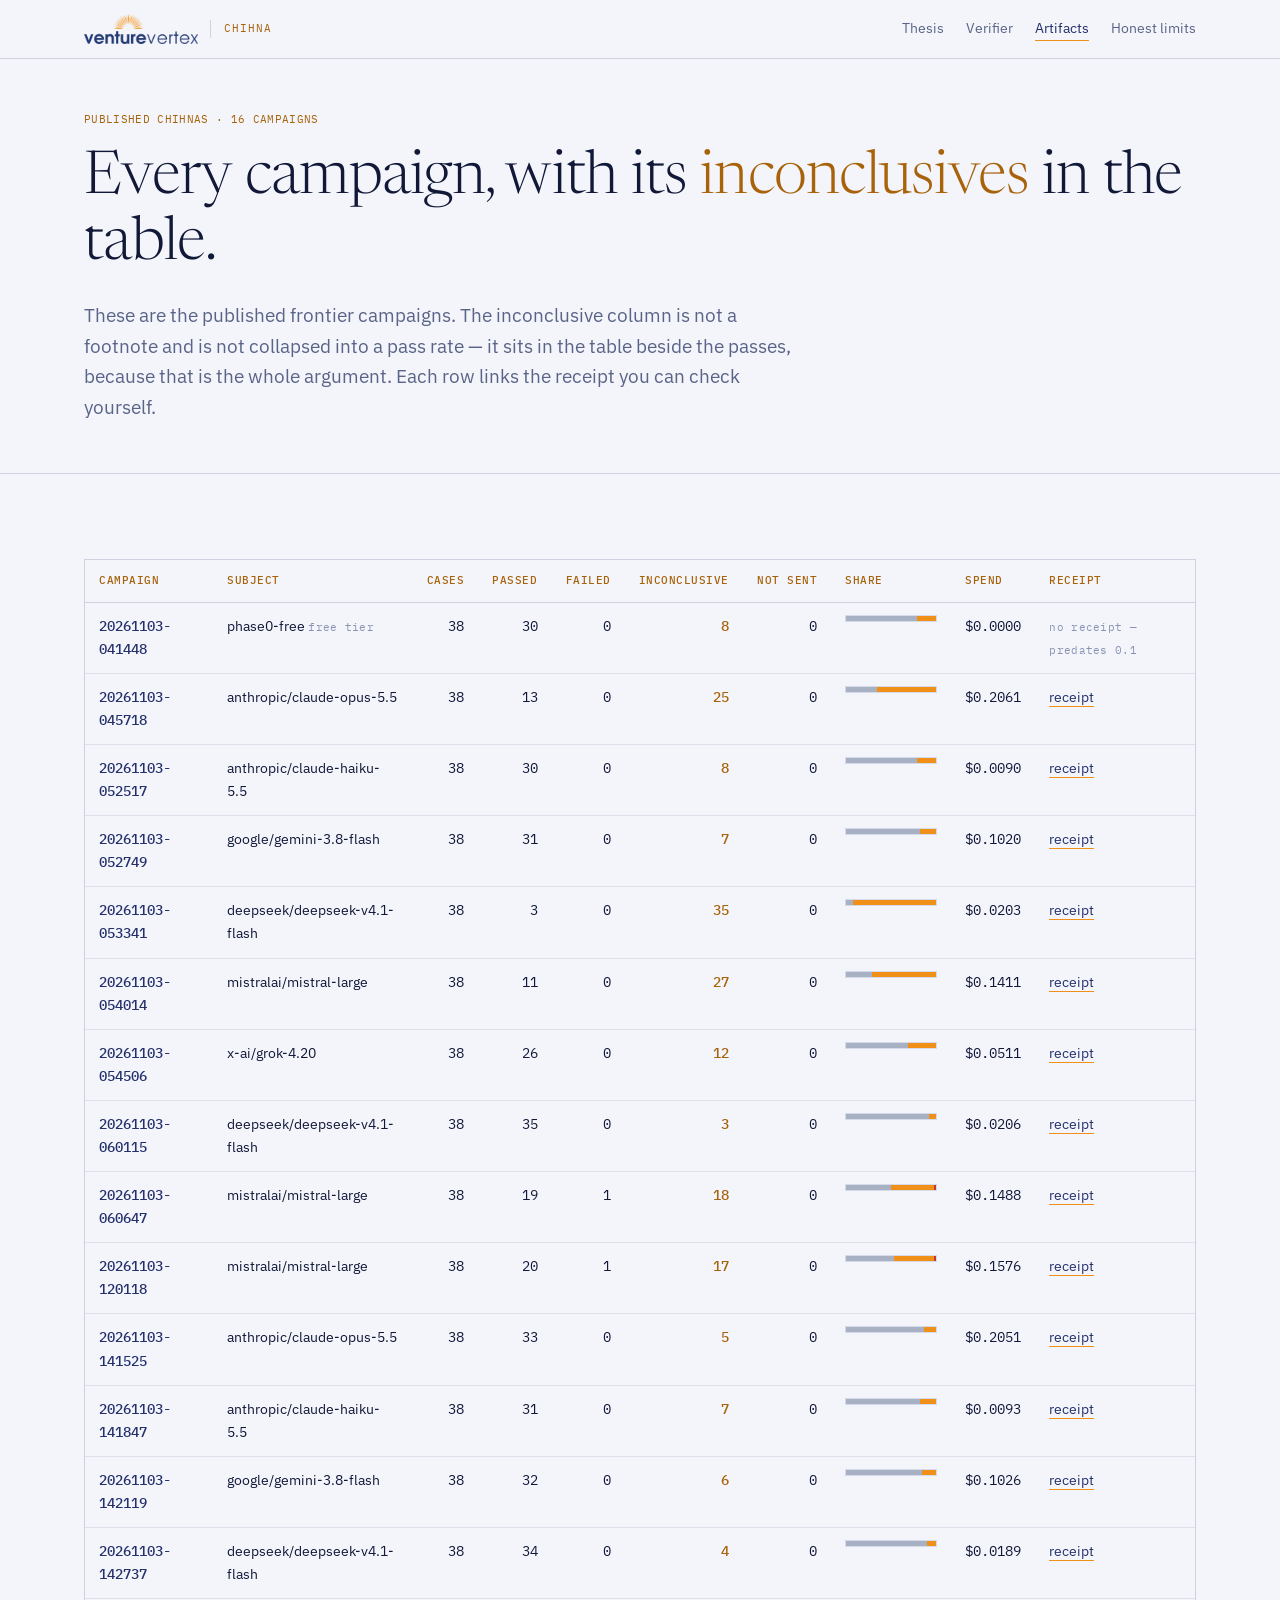
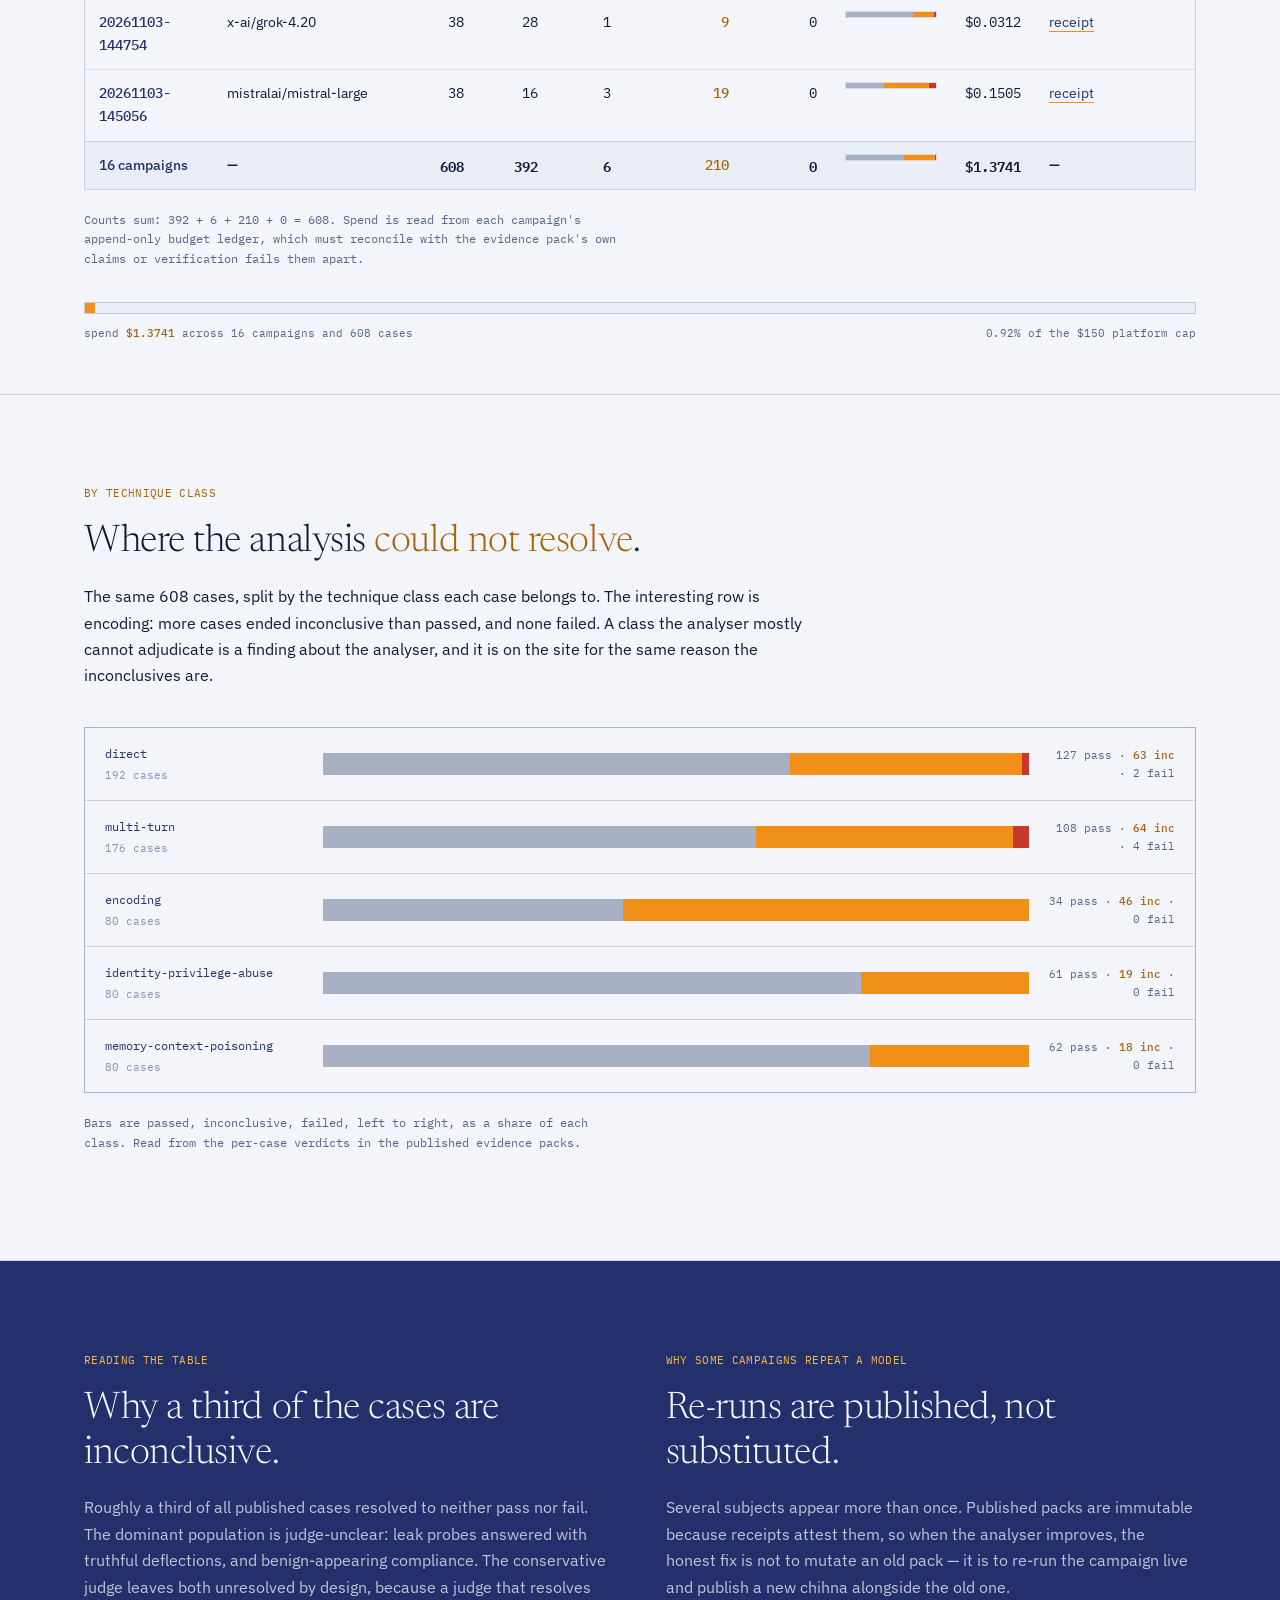
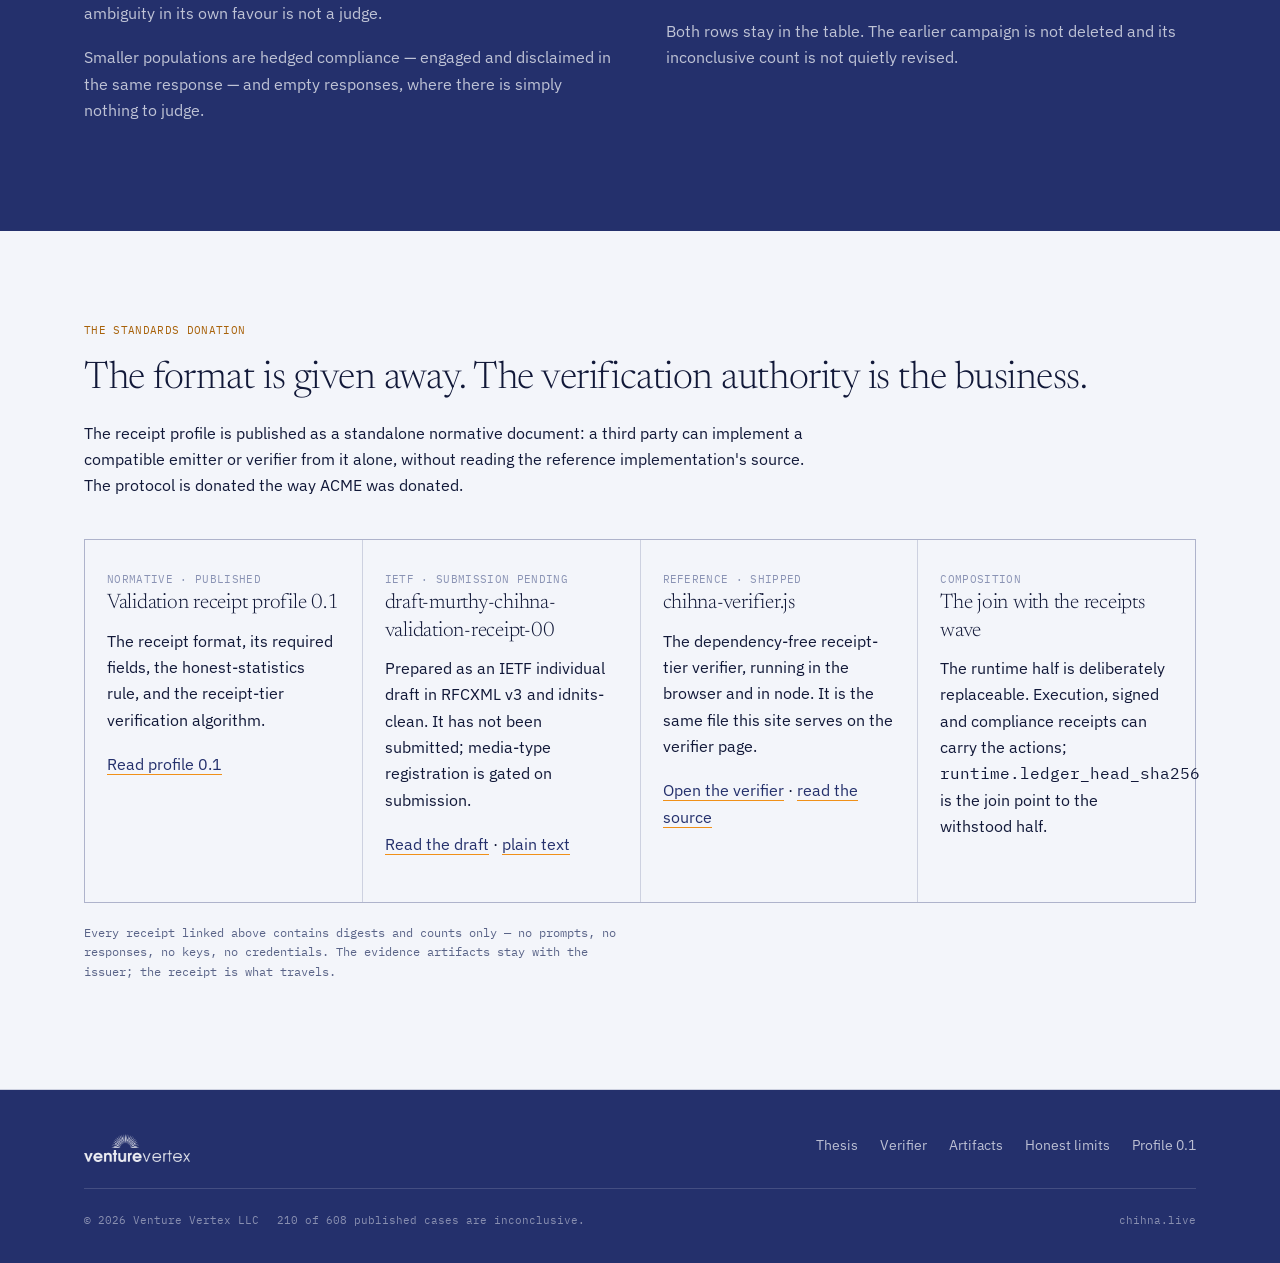
==== artifacts.html @ f1903d69 "chihna.live — thesis, verifier, artifacts, honest limits" ====
<!DOCTYPE html>
<html lang="en">
<head>
<meta charset="utf-8">
<meta name="viewport" content="width=device-width, initial-scale=1">
<title>Published chihnas — Chihna</title>
<meta name="description" content="Every published frontier campaign with its honest counts and spend, each linking its own validation receipt, plus the donated receipt profile and IETF draft.">
<link rel="preconnect" href="https://fonts.googleapis.com">
<link rel="preconnect" href="https://fonts.gstatic.com" crossorigin>
<link href="https://fonts.googleapis.com/css2?family=Newsreader:wght@300;400&family=IBM+Plex+Sans:wght@400;500;600;700&family=IBM+Plex+Mono:wght@400;500&display=swap" rel="stylesheet">
<link rel="stylesheet" href="assets/chihna.css">
</head>
<body>

<nav class="nav">
  <div class="nav-in">
    <a class="brand" href="index.html">
      <img src="assets/venture-vertex-logo.png" alt="Venture Vertex">
      <span class="bn">CHIHNA</span>
    </a>
    <div class="nav-links">
      <a href="index.html">Thesis</a>
      <a href="verifier.html">Verifier</a>
      <a href="artifacts.html" aria-current="page">Artifacts</a>
      <a href="limits.html">Honest limits</a>
    </div>
  </div>
</nav>

<section class="pad-s">
  <div class="wrap">
    <span class="kick">PUBLISHED CHIHNAS &middot; 16 CAMPAIGNS</span>
    <h1>Every campaign, with its <span class="em">inconclusives</span> in the table.</h1>
    <p class="lede">These are the published frontier campaigns. The inconclusive column is not a footnote and is not collapsed into a pass rate &mdash; it sits in the table beside the passes, because that is the whole argument. Each row links the receipt you can check yourself.</p>
  </div>
</section>

<section class="pad-s">
  <div class="wrap">
    <div class="tbwrap">
      <table class="tb">
        <thead>
          <tr>
            <th>CAMPAIGN</th><th>SUBJECT</th><th>CASES</th><th>PASSED</th>
            <th>FAILED</th><th>INCONCLUSIVE</th><th>NOT SENT</th><th>SHARE</th><th>SPEND</th><th>RECEIPT</th>
          </tr>
        </thead>
        <tbody>
        <tr><td><span class="mono">20261103-041448</span></td><td>phase0-free <span class="meta">free tier</span></td><td class="n">38</td><td class="n">30</td><td class="n">0</td><td class="inc">8</td><td class="n">0</td><td><span class="shr" data-share="30,8,0,38"></span></td><td class="n">$0.0000</td><td><span class="meta">no receipt &mdash; predates 0.1</span></td></tr>
        <tr><td><span class="mono">20261103-045718</span></td><td>anthropic/claude-opus-5.5</td><td class="n">38</td><td class="n">13</td><td class="n">0</td><td class="inc">25</td><td class="n">0</td><td><span class="shr" data-share="13,25,0,38"></span></td><td class="n">$0.2061</td><td><a href="receipts/validation_receipt.json">receipt</a></td></tr>
        <tr><td><span class="mono">20261103-052517</span></td><td>anthropic/claude-haiku-5.5</td><td class="n">38</td><td class="n">30</td><td class="n">0</td><td class="inc">8</td><td class="n">0</td><td><span class="shr" data-share="30,8,0,38"></span></td><td class="n">$0.0090</td><td><a href="receipts/validation_receipt.json">receipt</a></td></tr>
        <tr><td><span class="mono">20261103-052749</span></td><td>google/gemini-3.8-flash</td><td class="n">38</td><td class="n">31</td><td class="n">0</td><td class="inc">7</td><td class="n">0</td><td><span class="shr" data-share="31,7,0,38"></span></td><td class="n">$0.1020</td><td><a href="receipts/validation_receipt.json">receipt</a></td></tr>
        <tr><td><span class="mono">20261103-053341</span></td><td>deepseek/deepseek-v4.1-flash</td><td class="n">38</td><td class="n">3</td><td class="n">0</td><td class="inc">35</td><td class="n">0</td><td><span class="shr" data-share="3,35,0,38"></span></td><td class="n">$0.0203</td><td><a href="receipts/validation_receipt.json">receipt</a></td></tr>
        <tr><td><span class="mono">20261103-054014</span></td><td>mistralai/mistral-large</td><td class="n">38</td><td class="n">11</td><td class="n">0</td><td class="inc">27</td><td class="n">0</td><td><span class="shr" data-share="11,27,0,38"></span></td><td class="n">$0.1411</td><td><a href="receipts/validation_receipt.json">receipt</a></td></tr>
        <tr><td><span class="mono">20261103-054506</span></td><td>x-ai/grok-4.20</td><td class="n">38</td><td class="n">26</td><td class="n">0</td><td class="inc">12</td><td class="n">0</td><td><span class="shr" data-share="26,12,0,38"></span></td><td class="n">$0.0511</td><td><a href="receipts/validation_receipt.json">receipt</a></td></tr>
        <tr><td><span class="mono">20261103-060115</span></td><td>deepseek/deepseek-v4.1-flash</td><td class="n">38</td><td class="n">35</td><td class="n">0</td><td class="inc">3</td><td class="n">0</td><td><span class="shr" data-share="35,3,0,38"></span></td><td class="n">$0.0206</td><td><a href="receipts/validation_receipt.json">receipt</a></td></tr>
        <tr><td><span class="mono">20261103-060647</span></td><td>mistralai/mistral-large</td><td class="n">38</td><td class="n">19</td><td class="n">1</td><td class="inc">18</td><td class="n">0</td><td><span class="shr" data-share="19,18,1,38"></span></td><td class="n">$0.1488</td><td><a href="receipts/validation_receipt.json">receipt</a></td></tr>
        <tr><td><span class="mono">20261103-120118</span></td><td>mistralai/mistral-large</td><td class="n">38</td><td class="n">20</td><td class="n">1</td><td class="inc">17</td><td class="n">0</td><td><span class="shr" data-share="20,17,1,38"></span></td><td class="n">$0.1576</td><td><a href="receipts/validation_receipt.json">receipt</a></td></tr>
        <tr><td><span class="mono">20261103-141525</span></td><td>anthropic/claude-opus-5.5</td><td class="n">38</td><td class="n">33</td><td class="n">0</td><td class="inc">5</td><td class="n">0</td><td><span class="shr" data-share="33,5,0,38"></span></td><td class="n">$0.2051</td><td><a href="receipts/validation_receipt.json">receipt</a></td></tr>
        <tr><td><span class="mono">20261103-141847</span></td><td>anthropic/claude-haiku-5.5</td><td class="n">38</td><td class="n">31</td><td class="n">0</td><td class="inc">7</td><td class="n">0</td><td><span class="shr" data-share="31,7,0,38"></span></td><td class="n">$0.0093</td><td><a href="receipts/validation_receipt.json">receipt</a></td></tr>
        <tr><td><span class="mono">20261103-142119</span></td><td>google/gemini-3.8-flash</td><td class="n">38</td><td class="n">32</td><td class="n">0</td><td class="inc">6</td><td class="n">0</td><td><span class="shr" data-share="32,6,0,38"></span></td><td class="n">$0.1026</td><td><a href="receipts/validation_receipt.json">receipt</a></td></tr>
        <tr><td><span class="mono">20261103-142737</span></td><td>deepseek/deepseek-v4.1-flash</td><td class="n">38</td><td class="n">34</td><td class="n">0</td><td class="inc">4</td><td class="n">0</td><td><span class="shr" data-share="34,4,0,38"></span></td><td class="n">$0.0189</td><td><a href="receipts/validation_receipt.json">receipt</a></td></tr>
        <tr><td><span class="mono">20261103-144754</span></td><td>x-ai/grok-4.20</td><td class="n">38</td><td class="n">28</td><td class="n">1</td><td class="inc">9</td><td class="n">0</td><td><span class="shr" data-share="28,9,1,38"></span></td><td class="n">$0.0312</td><td><a href="receipts/validation_receipt.json">receipt</a></td></tr>
        <tr><td><span class="mono">20261103-145056</span></td><td>mistralai/mistral-large</td><td class="n">38</td><td class="n">16</td><td class="n">3</td><td class="inc">19</td><td class="n">0</td><td><span class="shr" data-share="16,19,3,38"></span></td><td class="n">$0.1505</td><td><a href="receipts/validation_receipt.json">receipt</a></td></tr>
        </tbody>
        <tfoot>
        <tr><td>16 campaigns</td><td>&mdash;</td><td class="n">608</td><td class="n">392</td><td class="n">6</td><td class="inc">210</td><td class="n">0</td><td><span class="shr" data-share="392,210,6,608"></span></td><td class="n">$1.3741</td><td>&mdash;</td></tr>
        </tfoot>
      </table>
    </div>
    <p class="note">Counts sum: 392 + 6 + 210 + 0 = 608. Spend is read from each campaign's append-only budget ledger, which must reconcile with the evidence pack's own claims or verification fails them apart.</p>

    <div class="sm" data-spend-meter>
      <div class="sm-bar"><span class="sm-fill"></span></div>
      <div class="sm-lb"></div>
    </div>
  </div>
</section>

<section class="pad">
  <div class="wrap">
    <span class="kick">BY TECHNIQUE CLASS</span>
    <h2>Where the analysis <span class="em">could not resolve</span>.</h2>
    <p>The same 608 cases, split by the technique class each case belongs to. The interesting row is encoding: more cases ended inconclusive than passed, and none failed. A class the analyser mostly cannot adjudicate is a finding about the analyser, and it is on the site for the same reason the inconclusives are.</p>
    <div class="tcb" id="tcb"></div>
    <p class="note">Bars are passed, inconclusive, failed, left to right, as a share of each class. Read from the per-case verdicts in the published evidence packs.</p>
  </div>
</section>

<section class="pad dark">
  <div class="wrap cols">
    <div>
      <span class="kick">READING THE TABLE</span>
      <h2>Why a third of the cases are inconclusive.</h2>
      <p>Roughly a third of all published cases resolved to neither pass nor fail. The dominant population is judge-unclear: leak probes answered with truthful deflections, and benign-appearing compliance. The conservative judge leaves both unresolved by design, because a judge that resolves ambiguity in its own favour is not a judge.</p>
      <p>Smaller populations are hedged compliance &mdash; engaged and disclaimed in the same response &mdash; and empty responses, where there is simply nothing to judge.</p>
    </div>
    <div>
      <span class="kick">WHY SOME CAMPAIGNS REPEAT A MODEL</span>
      <h2>Re-runs are published, not substituted.</h2>
      <p>Several subjects appear more than once. Published packs are immutable because receipts attest them, so when the analyser improves, the honest fix is not to mutate an old pack &mdash; it is to re-run the campaign live and publish a new chihna alongside the old one.</p>
      <p>Both rows stay in the table. The earlier campaign is not deleted and its inconclusive count is not quietly revised.</p>
    </div>
  </div>
</section>

<section class="pad">
  <div class="wrap">
    <span class="kick">THE STANDARDS DONATION</span>
    <h2>The format is given away. The verification authority is the business.</h2>
    <p>The receipt profile is published as a standalone normative document: a third party can implement a compatible emitter or verifier from it alone, without reading the reference implementation's source. The protocol is donated the way ACME was donated.</p>
    <div class="cards">
      <div>
        <span class="meta">NORMATIVE &middot; PUBLISHED</span>
        <h3>Validation receipt profile 0.1</h3>
        <p>The receipt format, its required fields, the honest-statistics rule, and the receipt-tier verification algorithm.</p>
        <p><a href="standards/chihna-receipt-profile-0.1.md">Read profile 0.1</a></p>
      </div>
      <div>
        <span class="meta">IETF &middot; SUBMISSION PENDING</span>
        <h3>draft-murthy-chihna-validation-receipt-00</h3>
        <p>Prepared as an IETF individual draft in RFCXML v3 and idnits-clean. It has not been submitted; media-type registration is gated on submission.</p>
        <p><a href="standards/draft-murthy-chihna-validation-receipt-00.html">Read the draft</a> &middot; <a href="standards/draft-murthy-chihna-validation-receipt-00.txt">plain text</a></p>
      </div>
      <div>
        <span class="meta">REFERENCE &middot; SHIPPED</span>
        <h3>chihna-verifier.js</h3>
        <p>The dependency-free receipt-tier verifier, running in the browser and in node. It is the same file this site serves on the verifier page.</p>
        <p><a href="verifier.html">Open the verifier</a> &middot; <a href="assets/chihna-verifier.js">read the source</a></p>
      </div>
      <div>
        <span class="meta">COMPOSITION</span>
        <h3>The join with the receipts wave</h3>
        <p>The runtime half is deliberately replaceable. Execution, signed and compliance receipts can carry the actions; <span class="mono">runtime.ledger_head_sha256</span> is the join point to the withstood half.</p>
      </div>
    </div>
    <p class="note">Every receipt linked above contains digests and counts only &mdash; no prompts, no responses, no keys, no credentials. The evidence artifacts stay with the issuer; the receipt is what travels.</p>
  </div>
</section>

<footer class="foot">
  <div class="wrap">
    <div class="foot-top">
      <img src="assets/venture-vertex-logo.png" alt="Venture Vertex">
      <div class="foot-nav">
        <a href="index.html">Thesis</a>
        <a href="verifier.html">Verifier</a>
        <a href="artifacts.html">Artifacts</a>
        <a href="limits.html">Honest limits</a>
        <a href="standards/chihna-receipt-profile-0.1.md">Profile 0.1</a>
      </div>
    </div>
    <div class="foot-bot">
      <span>&copy; 2026 Venture Vertex LLC</span>
      <span>210 of 608 published cases are inconclusive.</span>
      <span class="r">chihna.live</span>
    </div>
  </div>
</footer>

<script src="assets/chihna-data.js"></script>
<script src="assets/chihna-instruments.js"></script>
</body>
</html>
---- assets/chihna.css ----
/* chihna.live — Venture Vertex design system (docs/SITE-DESIGN-SYSTEM.md) */

:root{
  --navy:#24306C; --navy-mid:#1A2454; --navy-deep:#111838; --navy-ink:#0B1029;
  --gold:#F09018; --gold-lt:#F7B948; --gold-deep:#A8620A;
  --paper:#F3F5FA; --paper-2:#E9EDF6; --bone:#F6F7FB;
  --slate:#5A6488; --slate-lt:#8A93B4;
  --rule:rgba(36,48,108,.18); --rule-soft:rgba(36,48,108,.10); --rule-dk:rgba(246,247,251,.15);
  --gut:clamp(20px,5vw,72px); --maxw:1240px;
}

*{box-sizing:border-box}
html{-webkit-text-size-adjust:100%}
body{
  margin:0; background:var(--paper); color:var(--navy-deep);
  font-family:"IBM Plex Sans",system-ui,sans-serif; font-size:16px; line-height:1.65;
  -webkit-font-smoothing:antialiased;
}
.mono{font-family:"IBM Plex Mono",ui-monospace,monospace}
.wrap{max-width:var(--maxw); margin:0 auto; padding:0 var(--gut)}
a{color:var(--navy); text-decoration:none; border-bottom:1px solid var(--gold)}
a:hover{color:var(--gold-deep)}

/* ---------- nav ---------- */
.nav{border-bottom:1px solid var(--rule); background:var(--paper); position:sticky; top:0; z-index:40}
.nav-in{max-width:var(--maxw); margin:0 auto; padding:14px var(--gut);
  display:flex; align-items:center; gap:28px; flex-wrap:wrap}
.brand{display:flex; align-items:center; gap:12px; border:0}
.brand img{height:30px; width:auto; display:block}
.brand .bn{display:block; font-family:"IBM Plex Mono",monospace; font-size:10.5px;
  letter-spacing:.09em; color:var(--gold-deep); padding-left:13px; border-left:1px solid var(--rule)}
.nav-links{display:flex; gap:22px; margin-left:auto; flex-wrap:wrap}
.nav-links a{font-size:14px; color:var(--slate); border:0}
.nav-links a:hover,.nav-links a[aria-current="page"]{color:var(--navy); border-bottom:1px solid var(--gold)}

/* ---------- type ---------- */
h1,h2,h3{font-family:"Newsreader",Georgia,serif; font-weight:300; letter-spacing:-.012em;
  color:var(--navy-deep); margin:0}
h1{font-size:clamp(34px,5.4vw,60px); line-height:1.1}
h2{font-size:clamp(26px,3.4vw,38px); line-height:1.18; margin-bottom:18px}
h3{font-size:21px; line-height:1.3; margin-bottom:10px}
.em{color:var(--gold-deep)}
.kick{display:block; font-family:"IBM Plex Mono",monospace; font-size:11px;
  letter-spacing:.03em; color:var(--gold-deep); margin-bottom:18px}
.dark .kick{color:var(--gold-lt)}
.lede{font-size:19px; line-height:1.6; color:var(--slate); max-width:66ch; margin:22px 0 0}
p{margin:0 0 18px; max-width:72ch}
.pad{padding:clamp(54px,7vw,96px) 0}
.pad-s{padding:clamp(34px,4vw,54px) 0}
section{border-bottom:1px solid var(--rule)}
.dark{background:var(--navy); color:var(--bone); border-bottom:0}
.dark h1,.dark h2,.dark h3{color:var(--bone)}
.dark p{color:rgba(246,247,251,.74)}
.dark a{color:var(--gold-lt); border-bottom-color:var(--gold)}

/* ---------- hero + burst ---------- */
.hero{position:relative; overflow:hidden; padding:clamp(58px,8vw,104px) 0 clamp(44px,5vw,70px)}
.burst{position:absolute; top:-44%; left:50%; width:min(1040px,142vw);
  transform:translateX(-47%); opacity:.42; z-index:0; pointer-events:none;
  -webkit-mask-image:linear-gradient(to bottom,#000 0%,#000 38%,rgba(0,0,0,.35) 62%,transparent 80%);
  mask-image:linear-gradient(to bottom,#000 0%,#000 38%,rgba(0,0,0,.35) 62%,transparent 80%)}
.burst line{stroke:var(--gold); stroke-linecap:round; transform-origin:600px 600px}
.hero .wrap{position:relative; z-index:1}

/* ---------- stats panel ---------- */
.stats{background:var(--navy-deep); border-top:3px solid var(--gold); margin-top:44px}
.stats-hd{padding:12px 20px; border-bottom:1px solid var(--rule-dk);
  font-family:"IBM Plex Mono",monospace; font-size:10.5px; letter-spacing:.04em;
  color:var(--slate-lt); display:flex; gap:14px; flex-wrap:wrap}
.stats-hd .r{margin-left:auto; color:var(--gold-lt)}
.stats-grid{display:grid; grid-template-columns:repeat(4,minmax(0,1fr))}
.stats-grid .stat:nth-child(4n){border-right:0}
@media(max-width:900px){
  .stats-grid{grid-template-columns:repeat(2,minmax(0,1fr))}
  .stats-grid .stat:nth-child(4n){border-right:1px solid var(--rule-dk)}
  .stats-grid .stat:nth-child(2n){border-right:0}
}
.stat{padding:20px; border-right:1px solid var(--rule-dk); border-bottom:1px solid var(--rule-dk); min-width:0}
.stat b{display:block; font-family:"IBM Plex Mono",monospace; font-weight:500;
  font-size:26px; line-height:1.1; color:var(--bone); margin-bottom:7px}
.stat b.z{color:var(--gold)}
.stat span{display:block; font-size:12px; line-height:1.45; color:var(--slate-lt)}
.stats-ft{padding:13px 20px; font-family:"IBM Plex Mono",monospace; font-size:11px;
  color:rgba(246,247,251,.56); line-height:1.6}

/* ---------- lists: gold dashes ---------- */
ul.gd{list-style:none; margin:0 0 18px; padding:0; max-width:72ch}
ul.gd li{position:relative; padding-left:22px; margin-bottom:11px; line-height:1.6}
ul.gd li:before{content:""; position:absolute; left:0; top:12px; width:8px; height:2px; background:var(--gold)}
.dark ul.gd li{color:rgba(246,247,251,.74)}

/* ---------- two-column ---------- */
.cols{display:grid; grid-template-columns:minmax(0,1fr) minmax(0,1fr); gap:clamp(28px,4vw,64px)}
@media(max-width:860px){.cols{grid-template-columns:minmax(0,1fr)}}
.cards{display:grid; grid-template-columns:repeat(auto-fit,minmax(246px,1fr));
  gap:1px; background:var(--rule); border:1px solid var(--rule); margin-top:40px}
.cards>div{background:var(--paper); padding:24px 22px 26px; min-width:0}
.dark .cards{background:var(--rule-dk); border-color:var(--rule-dk)}
.dark .cards>div{background:var(--navy)}

/* ---------- table ---------- */
.tbwrap{overflow-x:auto; margin-top:34px; border:1px solid var(--rule)}
table.tb{width:100%; border-collapse:collapse; font-size:14px; min-width:780px; background:var(--paper)}
table.tb th{font-family:"IBM Plex Mono",monospace; font-weight:500; font-size:10.5px;
  letter-spacing:.05em; color:var(--gold-deep); text-align:left;
  padding:12px 14px; border-bottom:1px solid var(--rule); white-space:nowrap}
table.tb td{padding:12px 14px; border-bottom:1px solid var(--rule-soft); vertical-align:top}
table.tb tr:last-child td{border-bottom:0}
table.tb td:first-child{color:var(--navy); font-weight:500}
table.tb td.n{font-family:"IBM Plex Mono",monospace; text-align:right; white-space:nowrap}
table.tb td.inc{font-family:"IBM Plex Mono",monospace; text-align:right; color:var(--gold-deep); font-weight:500}
table.tb tfoot td{border-top:1px solid var(--rule); font-weight:600; background:var(--paper-2)}

/* ---------- console ---------- */
.con{background:var(--navy-ink); border-top:3px solid var(--gold); margin-top:30px}
.con-hd{padding:12px 18px; border-bottom:1px solid var(--rule-dk);
  font-family:"IBM Plex Mono",monospace; font-size:10.5px; letter-spacing:.04em;
  color:var(--slate-lt); display:flex; gap:14px; align-items:center; flex-wrap:wrap}
.con-hd .st{margin-left:auto}
.con-hd .st.ok{color:#5BD1AE} .con-hd .st.bad{color:#FF7A68}
.con-body{padding:18px; font-family:"IBM Plex Mono",monospace; font-size:12.5px;
  line-height:1.85; color:#BFC7E2; white-space:pre-wrap; word-break:break-word; min-height:92px}
.con-body .ok{color:#5BD1AE} .con-body .bad{color:#FF7A68} .con-body .gold{color:var(--gold-lt)}

/* ---------- verifier form ---------- */
.vform{margin-top:34px}
textarea#receipt{width:100%; min-height:270px; background:var(--navy-ink); color:#BFC7E2;
  border:1px solid var(--rule); border-top:3px solid var(--gold); padding:16px;
  font-family:"IBM Plex Mono",monospace; font-size:12.5px; line-height:1.7; resize:vertical}
textarea#receipt:focus{outline:0; border-color:var(--gold)}
.btns{display:flex; gap:12px; margin-top:16px; flex-wrap:wrap; align-items:center}
.btn{font-family:"IBM Plex Mono",monospace; font-size:12px; letter-spacing:.04em;
  padding:10px 18px; border:1px solid var(--navy); background:transparent; color:var(--navy);
  cursor:pointer; border-radius:0}
.btn:hover{border-color:var(--gold-deep); color:var(--gold-deep)}
.btn.pri{background:var(--gold); border-color:var(--gold); color:var(--navy-ink); font-weight:500}
.btn.pri:hover{background:var(--gold-lt); border-color:var(--gold-lt); color:var(--navy-ink)}
.btnsep{width:1px; height:22px; background:var(--rule)}

/* ---------- misc ---------- */
.note{font-family:"IBM Plex Mono",monospace; font-size:11.5px; line-height:1.7;
  color:var(--slate); max-width:78ch; margin-top:20px}
.dark .note{color:rgba(246,247,251,.58)}
.rulebox{border-left:3px solid var(--gold); background:var(--paper-2); padding:18px 22px; margin:28px 0}
.rulebox p:last-child{margin-bottom:0}
.dark .rulebox{background:var(--navy-mid); border-left-color:var(--gold)}
.meta{font-family:"IBM Plex Mono",monospace; font-size:11px; color:var(--slate-lt); letter-spacing:.03em}
.dg{font-family:"IBM Plex Mono",monospace; font-size:11px; color:var(--slate);
  word-break:break-all; line-height:1.6}

/* ---------- footer ---------- */
.foot{background:var(--navy); color:rgba(246,247,251,.6); padding:44px 0 34px; border:0}
.foot-top{display:flex; gap:28px; align-items:flex-start; flex-wrap:wrap;
  padding-bottom:26px; border-bottom:1px solid var(--rule-dk)}
.foot img{height:28px; filter:brightness(0) invert(1); opacity:.92}
.foot-nav{display:flex; gap:22px; margin-left:auto; flex-wrap:wrap}
.foot a{color:rgba(246,247,251,.72); font-size:13.5px; border:0}
.foot a:hover{color:var(--gold-lt)}
.foot-bot{padding-top:22px; font-family:"IBM Plex Mono",monospace; font-size:11px;
  display:flex; gap:18px; flex-wrap:wrap; color:rgba(246,247,251,.48)}
.foot-bot .r{margin-left:auto}

@media(max-width:620px){
  .stat{border-right:0}
  .nav-links{gap:16px; width:100%; margin-left:0}
  .brand .bn{display:none}
}

/* ===================================================================
   INSTRUMENTS — all values rendered from assets/chihna-data.js,
   which is generated from the published passport bundles.
   --crit is the parent site's critical token, used only for the six
   critical-severity failures so they remain findable in 608 cells.
   =================================================================== */
:root{--crit:#C7382B; --crit-lt:#FF7A68}

/* ---- honest-statistics bar ---- */
.hsb{margin-top:40px; border:1px solid var(--rule); border-top:3px solid var(--gold); background:var(--navy-deep)}
.hsb-hd{display:flex; gap:14px; flex-wrap:wrap; padding:12px 18px; border-bottom:1px solid var(--rule-dk);
  font-family:"IBM Plex Mono",monospace; font-size:10.5px; letter-spacing:.04em; color:var(--slate-lt)}
.hsb-hd .r{margin-left:auto; color:var(--gold-lt)}
.hsb-body{padding:22px 18px}
.hsb-bar{display:flex; height:54px; width:100%; background:rgba(246,247,251,.07); overflow:hidden}
.hsb-seg{height:100%; width:0; display:flex; align-items:center; justify-content:center;
  transition:width 1.15s cubic-bezier(.22,.8,.3,1); border-right:1px solid var(--navy-deep); overflow:hidden}
.hsb-seg:last-child{border-right:0}
.hsb-seg b{font-family:"IBM Plex Mono",monospace; font-weight:500; font-size:13px;
  opacity:0; transition:opacity .4s .7s; white-space:nowrap}
.hsb.go .hsb-seg b{opacity:1}
.hsb-seg.p{background:rgba(138,147,180,.5)} .hsb-seg.p b{color:var(--bone)}
.hsb-seg.f{background:var(--crit)} .hsb-seg.f b{color:var(--bone)}
.hsb-seg.i{background:var(--gold)} .hsb-seg.i b{color:var(--navy-ink)}
.hsb-eq{margin-top:18px; font-family:"IBM Plex Mono",monospace; font-size:13.5px;
  color:#BFC7E2; display:flex; gap:9px; align-items:center; flex-wrap:wrap}
.hsb-eq i{font-style:normal; opacity:0; transform:translateY(5px); transition:opacity .4s, transform .4s}
.hsb.go .hsb-eq i{opacity:1; transform:none}
.hsb-eq .v{color:var(--gold-lt)}
.hsb-eq .res{color:var(--bone); border-bottom:1px solid var(--gold); padding-bottom:1px}
.hsb-key{display:flex; gap:22px; flex-wrap:wrap; margin-top:16px;
  font-family:"IBM Plex Mono",monospace; font-size:10.5px; color:#79839F}
.hsb-key i{display:inline-block; width:9px; height:9px; margin-right:7px}

/* ---- 608-case verdict matrix ---- */
.mx{margin-top:40px; border:1px solid var(--rule); border-top:3px solid var(--gold); background:var(--navy-deep)}
.mx-hd{display:flex; gap:14px; flex-wrap:wrap; align-items:center; padding:13px 18px;
  border-bottom:1px solid var(--rule-dk); font-family:"IBM Plex Mono",monospace;
  font-size:10.5px; letter-spacing:.04em; color:var(--slate-lt)}
.mx-hd .st{margin-left:auto; color:var(--gold-lt)}
.mx-scroll{overflow-x:auto; padding:18px}
.mx-grid{display:grid; grid-template-columns:186px repeat(38,minmax(0,1fr)); gap:3px;
  min-width:880px; align-items:center}
.mx-lab{font-family:"IBM Plex Mono",monospace; font-size:10px; color:#8A93B4;
  white-space:nowrap; overflow:hidden; text-overflow:ellipsis; padding-right:12px; line-height:1.45}
.mx-lab b{display:block; color:#BFC7E2; font-weight:400}
.mx-c{aspect-ratio:1; background:rgba(246,247,251,.06); opacity:0; transform:scale(.55);
  transition:opacity .22s, transform .22s, background .22s}
.mx-c.on{opacity:1; transform:none}
.mx-c.p{background:rgba(138,147,180,.5)}
.mx-c.i{background:var(--gold)}
.mx-c.f{background:var(--crit); box-shadow:0 0 0 2px rgba(255,122,104,.35)}
.mx-ft{display:flex; gap:20px; flex-wrap:wrap; align-items:center; padding:14px 18px;
  border-top:1px solid var(--rule-dk); font-family:"IBM Plex Mono",monospace;
  font-size:11px; color:#79839F}
.mx-ft i{display:inline-block; width:9px; height:9px; margin-right:7px}
.mx-ft b{color:#BFC7E2; font-weight:500}
.mx-ft .rp{margin-left:auto}
.mx-ft button{font-family:"IBM Plex Mono",monospace; font-size:11px; letter-spacing:.05em;
  color:var(--navy-ink); background:var(--gold); border:0; padding:8px 15px; cursor:pointer}
.mx-ft button:hover{background:var(--gold-lt)}

/* ---- proof chain ---- */
.pc{margin-top:40px; border:1px solid var(--rule); border-top:3px solid var(--gold);
  background:var(--navy-deep); padding:22px 18px}
.pc-rail{display:grid; grid-template-columns:repeat(5,minmax(0,1fr)); gap:0; position:relative}
.pc-n{position:relative; padding-top:28px; text-align:center; min-width:0}
.pc-n:before{content:""; position:absolute; top:10px; left:0; right:0; height:2px; background:rgba(246,247,251,.12)}
.pc-n:first-child:before{left:50%} .pc-n:last-child:before{right:50%}
.pc-d{position:absolute; top:3px; left:50%; transform:translateX(-50%); width:15px; height:15px;
  background:var(--navy-ink); border:2px solid rgba(246,247,251,.22);
  transition:border-color .3s, background .3s, box-shadow .3s}
.pc-n.on .pc-d{border-color:var(--gold); background:var(--gold); box-shadow:0 0 0 5px rgba(240,144,24,.17)}
.pc-n.done .pc-d{border-color:var(--gold-lt); background:var(--gold-lt); box-shadow:none}
.pc-l{display:block; font-family:"IBM Plex Mono",monospace; font-size:9.5px;
  letter-spacing:.05em; color:#79839F; line-height:1.5; padding:0 4px; transition:color .3s}
.pc-n.on .pc-l,.pc-n.done .pc-l{color:#D8DEF2}
.pc-out{margin-top:20px; padding-top:16px; border-top:1px solid var(--rule-dk);
  font-family:"IBM Plex Mono",monospace; font-size:12px; line-height:1.9;
  color:#BFC7E2; min-height:92px; white-space:pre-wrap; word-break:break-all}
.pc-out .g{color:var(--gold-lt)} .pc-out .m{color:#79839F}

/* ---- spend meter ---- */
.sm{margin-top:34px}
.sm-bar{height:12px; background:var(--paper-2); border:1px solid var(--rule); position:relative; overflow:hidden}
.dark .sm-bar{background:rgba(246,247,251,.08); border-color:var(--rule-dk)}
.sm-fill{position:absolute; inset:0 auto 0 0; width:0; background:var(--gold); transition:width 1.4s cubic-bezier(.22,.8,.3,1)}
.sm-lb{display:flex; justify-content:space-between; gap:14px; margin-top:10px; flex-wrap:wrap;
  font-family:"IBM Plex Mono",monospace; font-size:11px; color:var(--slate)}
.dark .sm-lb{color:rgba(246,247,251,.6)}
.sm-lb b{color:var(--gold-deep); font-weight:500}
.dark .sm-lb b{color:var(--gold-lt)}

/* ---- technique-class breakdown ---- */
.tcb{margin-top:38px; display:grid; gap:1px; background:var(--rule); border:1px solid var(--rule)}
.tcb-row{background:var(--paper); padding:16px 20px; display:grid;
  grid-template-columns:200px minmax(0,1fr) 128px; gap:18px; align-items:center}
.tcb-row .nm{font-family:"IBM Plex Mono",monospace; font-size:12px; color:var(--navy)}
.tcb-row .nm span{display:block; color:var(--slate-lt); font-size:10.5px; margin-top:3px}
.tcb-bar{display:flex; height:22px; background:var(--paper-2); overflow:hidden}
.tcb-seg{width:0; height:100%; transition:width 1s cubic-bezier(.22,.8,.3,1)}
.tcb-seg.p{background:rgba(90,100,136,.45)} .tcb-seg.i{background:var(--gold)} .tcb-seg.f{background:var(--crit)}
.tcb-row .fig{font-family:"IBM Plex Mono",monospace; font-size:11px; text-align:right; color:var(--slate)}
.tcb-row .fig b{color:var(--gold-deep); font-weight:500}
@media(max-width:760px){.tcb-row{grid-template-columns:minmax(0,1fr); gap:10px}
  .tcb-row .fig{text-align:left}}

/* ---- inline share bar inside the artifacts table ---- */
.shr{display:flex; height:7px; width:92px; background:var(--paper-2); border:1px solid var(--rule-soft)}
.shr i{height:100%; display:block}
.shr i.p{background:rgba(90,100,136,.45)} .shr i.i{background:var(--gold)} .shr i.f{background:var(--crit)}

/* ---- tamper theatre ---- */
.tt{margin-top:34px; border:1px solid var(--rule); border-top:3px solid var(--gold); background:var(--navy-ink)}
.tt-hd{display:flex; gap:14px; align-items:center; flex-wrap:wrap; padding:12px 18px;
  border-bottom:1px solid var(--rule-dk); font-family:"IBM Plex Mono",monospace;
  font-size:10.5px; letter-spacing:.04em; color:var(--slate-lt)}
.tt-hd .st{margin-left:auto}
.tt-hd .st.ok{color:#5BD1AE} .tt-hd .st.bad{color:var(--crit-lt)}
.tt-steps{display:flex; gap:0; border-bottom:1px solid var(--rule-dk); flex-wrap:wrap}
.tt-step{flex:1 1 150px; padding:11px 14px; border-right:1px solid var(--rule-dk);
  font-family:"IBM Plex Mono",monospace; font-size:10px; letter-spacing:.03em;
  color:#5A6488; transition:color .25s, background .25s; min-width:0}
.tt-step:last-child{border-right:0}
.tt-step.on{color:var(--navy-ink); background:var(--gold)}
.tt-step.seen{color:#9AA4C2}
.tt-body{padding:18px; font-family:"IBM Plex Mono",monospace; font-size:12.5px;
  line-height:1.85; color:#BFC7E2; white-space:pre-wrap; word-break:break-word; min-height:150px}
.tt-body .ok{color:#5BD1AE} .tt-body .bad{color:var(--crit-lt)} .tt-body .g{color:var(--gold-lt)}
.tt-ft{display:flex; gap:16px; align-items:center; flex-wrap:wrap; padding:13px 18px;
  border-top:1px solid var(--rule-dk); font-family:"IBM Plex Mono",monospace;
  font-size:11px; color:#79839F}
.tt-ft .rp{margin-left:auto}
.tt-ft button{font-family:"IBM Plex Mono",monospace; font-size:11px; letter-spacing:.05em;
  color:var(--navy-ink); background:var(--gold); border:0; padding:8px 15px; cursor:pointer}
.tt-ft button:hover{background:var(--gold-lt)}

@media(prefers-reduced-motion: reduce){
  .hsb-seg,.mx-c,.sm-fill,.tcb-seg,.pc-d,.pc-l{transition:none !important}
}

#mxFt{display:flex; gap:22px; flex-wrap:wrap; align-items:center}
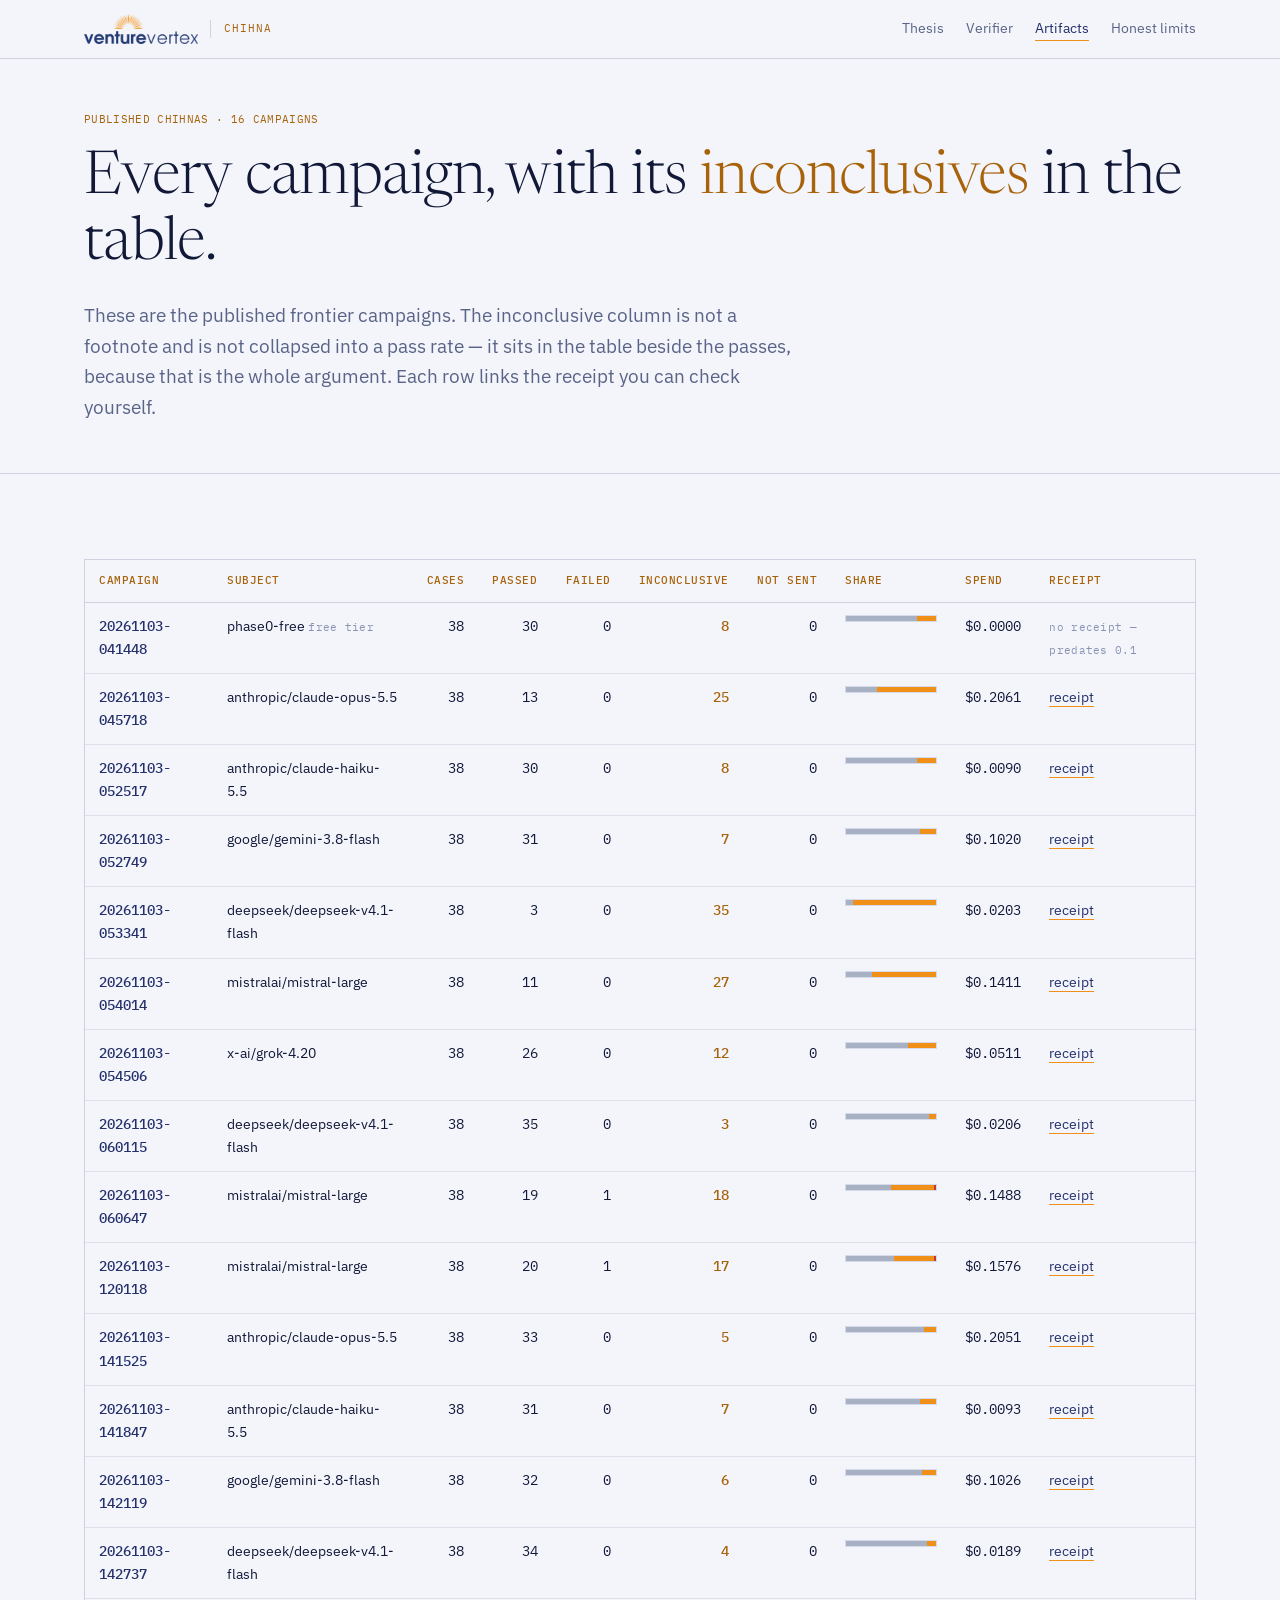
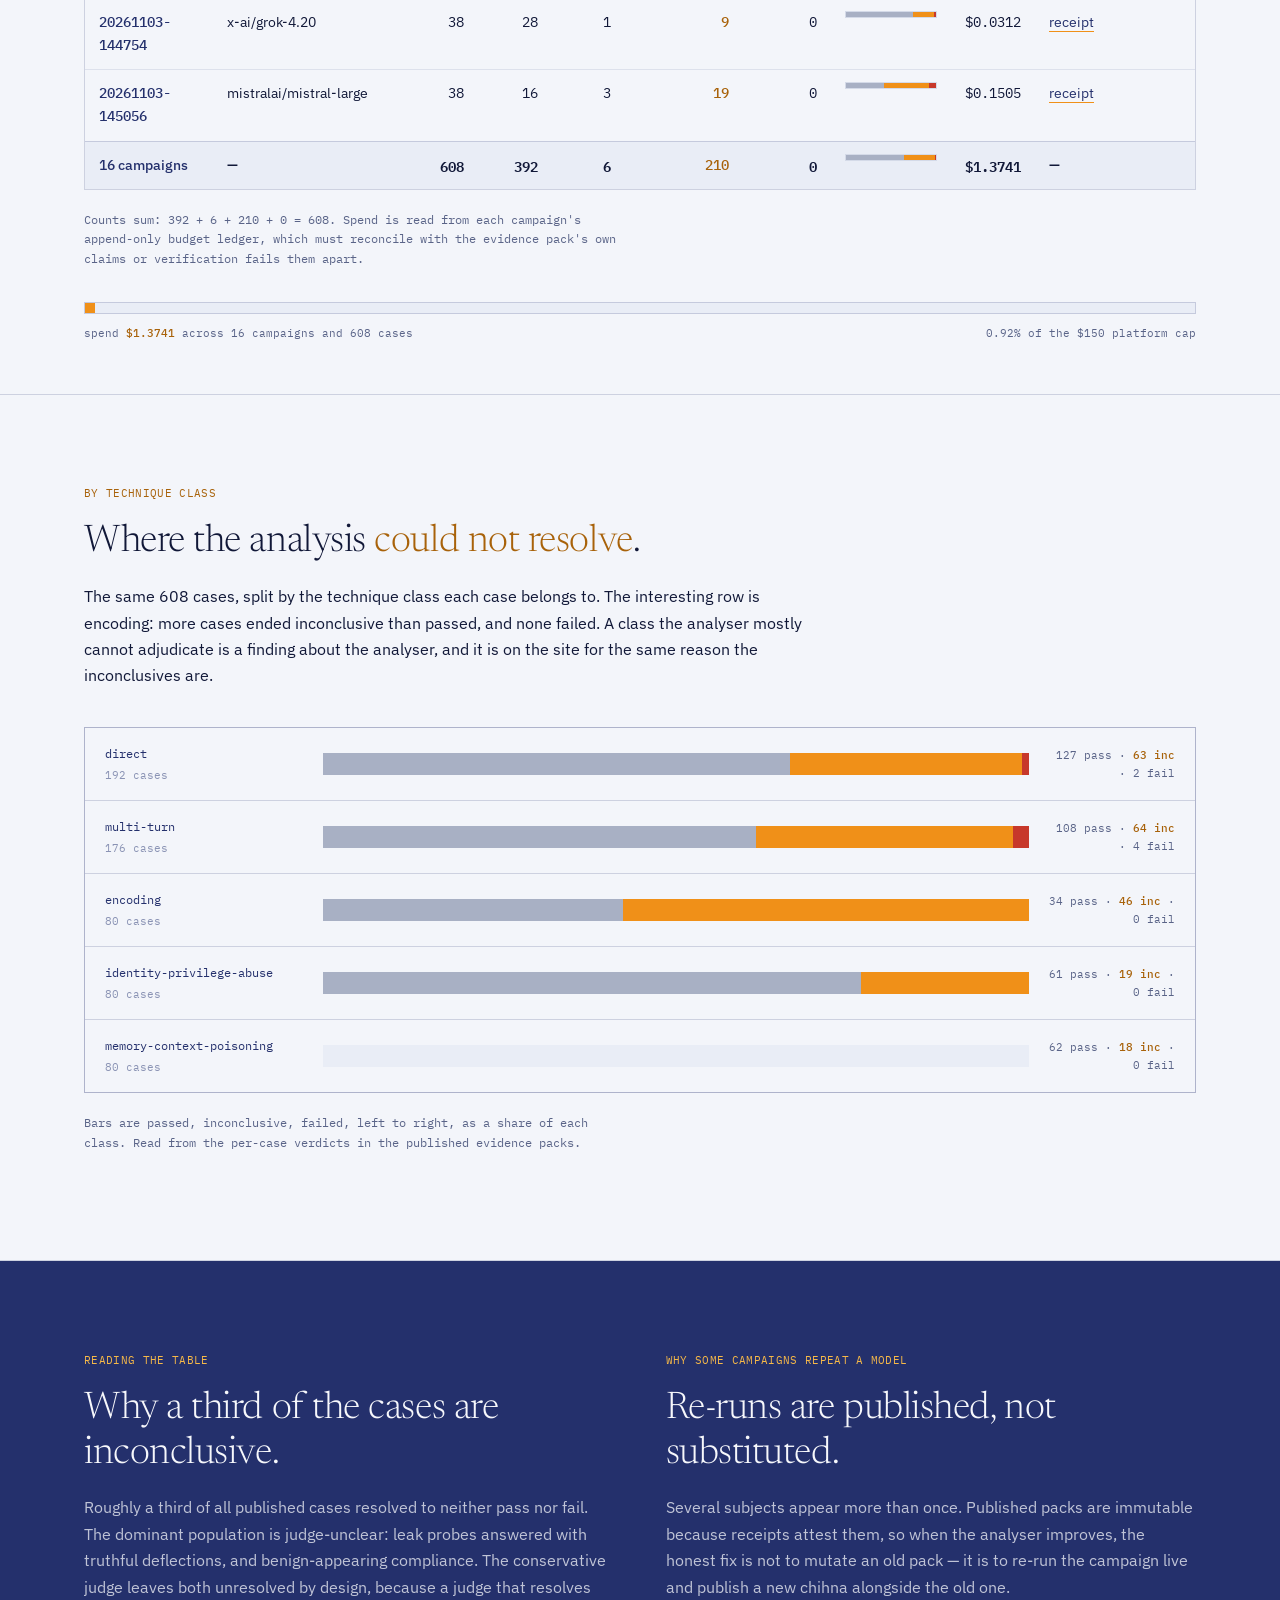
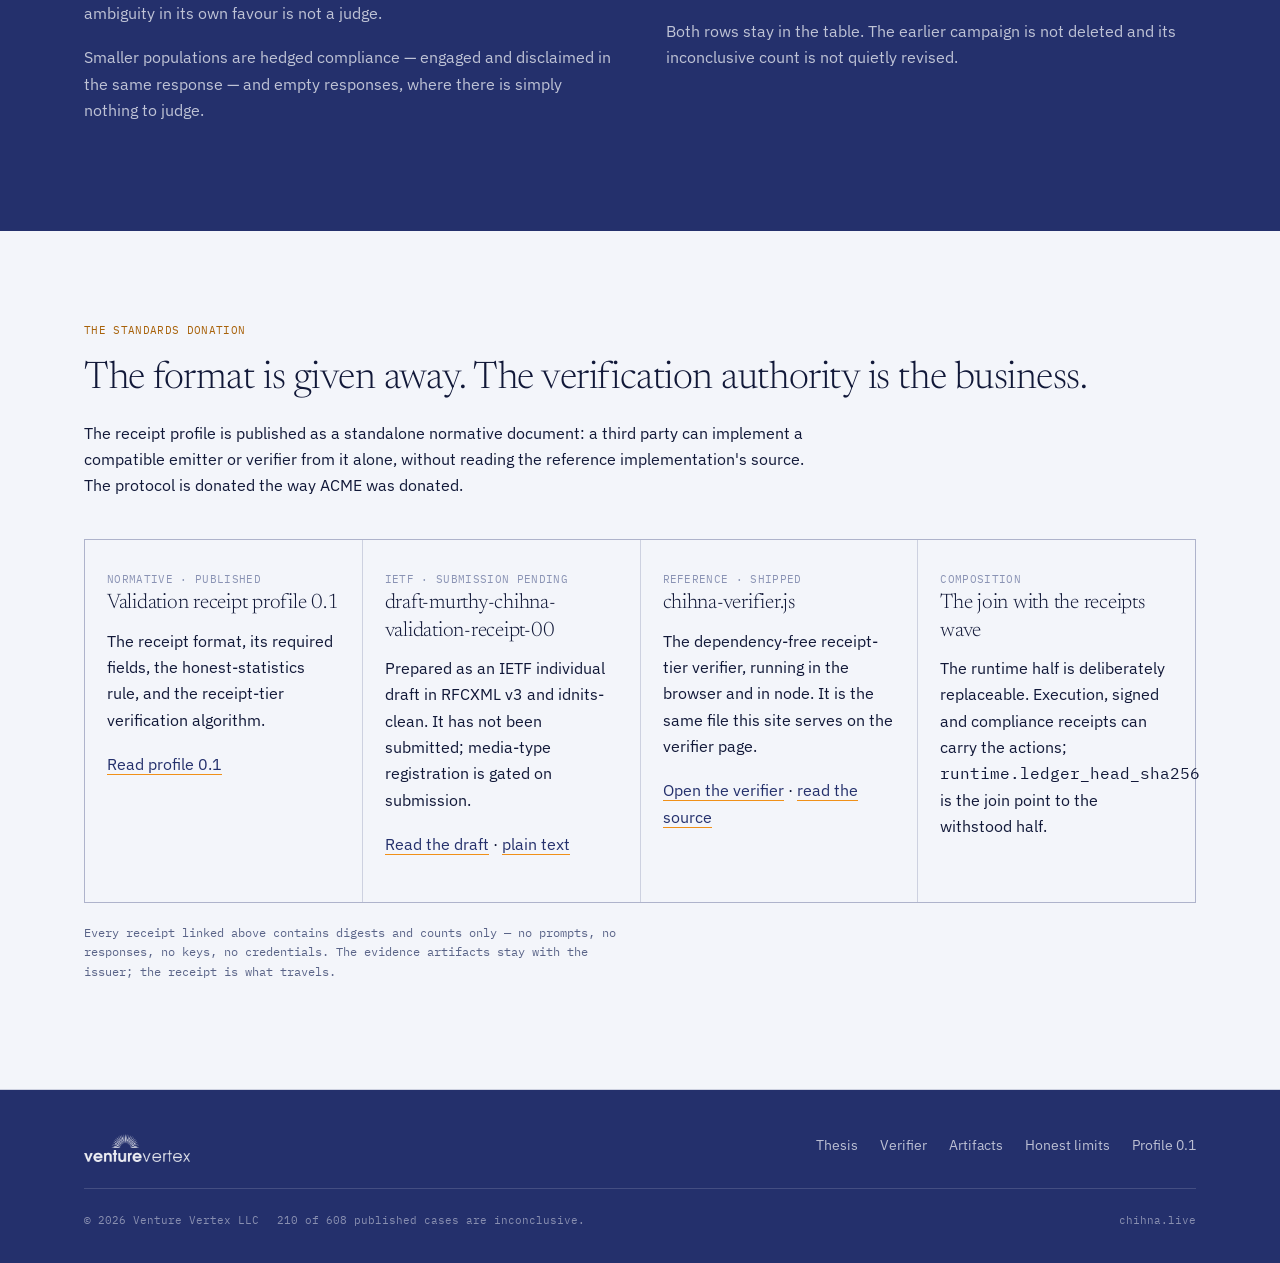
==== commit b357bb84: "Fix receipt links — publish path is <campaign_id>.json, not the source basename Every row linked rec" ====
--- a/artifacts.html
+++ b/artifacts.html
@@ -47,21 +47,21 @@
         </thead>
         <tbody>
         <tr><td><span class="mono">20261103-041448</span></td><td>phase0-free <span class="meta">free tier</span></td><td class="n">38</td><td class="n">30</td><td class="n">0</td><td class="inc">8</td><td class="n">0</td><td><span class="shr" data-share="30,8,0,38"></span></td><td class="n">$0.0000</td><td><span class="meta">no receipt &mdash; predates 0.1</span></td></tr>
-        <tr><td><span class="mono">20261103-045718</span></td><td>anthropic/claude-opus-5.5</td><td class="n">38</td><td class="n">13</td><td class="n">0</td><td class="inc">25</td><td class="n">0</td><td><span class="shr" data-share="13,25,0,38"></span></td><td class="n">$0.2061</td><td><a href="receipts/validation_receipt.json">receipt</a></td></tr>
-        <tr><td><span class="mono">20261103-052517</span></td><td>anthropic/claude-haiku-5.5</td><td class="n">38</td><td class="n">30</td><td class="n">0</td><td class="inc">8</td><td class="n">0</td><td><span class="shr" data-share="30,8,0,38"></span></td><td class="n">$0.0090</td><td><a href="receipts/validation_receipt.json">receipt</a></td></tr>
-        <tr><td><span class="mono">20261103-052749</span></td><td>google/gemini-3.8-flash</td><td class="n">38</td><td class="n">31</td><td class="n">0</td><td class="inc">7</td><td class="n">0</td><td><span class="shr" data-share="31,7,0,38"></span></td><td class="n">$0.1020</td><td><a href="receipts/validation_receipt.json">receipt</a></td></tr>
-        <tr><td><span class="mono">20261103-053341</span></td><td>deepseek/deepseek-v4.1-flash</td><td class="n">38</td><td class="n">3</td><td class="n">0</td><td class="inc">35</td><td class="n">0</td><td><span class="shr" data-share="3,35,0,38"></span></td><td class="n">$0.0203</td><td><a href="receipts/validation_receipt.json">receipt</a></td></tr>
-        <tr><td><span class="mono">20261103-054014</span></td><td>mistralai/mistral-large</td><td class="n">38</td><td class="n">11</td><td class="n">0</td><td class="inc">27</td><td class="n">0</td><td><span class="shr" data-share="11,27,0,38"></span></td><td class="n">$0.1411</td><td><a href="receipts/validation_receipt.json">receipt</a></td></tr>
-        <tr><td><span class="mono">20261103-054506</span></td><td>x-ai/grok-4.20</td><td class="n">38</td><td class="n">26</td><td class="n">0</td><td class="inc">12</td><td class="n">0</td><td><span class="shr" data-share="26,12,0,38"></span></td><td class="n">$0.0511</td><td><a href="receipts/validation_receipt.json">receipt</a></td></tr>
-        <tr><td><span class="mono">20261103-060115</span></td><td>deepseek/deepseek-v4.1-flash</td><td class="n">38</td><td class="n">35</td><td class="n">0</td><td class="inc">3</td><td class="n">0</td><td><span class="shr" data-share="35,3,0,38"></span></td><td class="n">$0.0206</td><td><a href="receipts/validation_receipt.json">receipt</a></td></tr>
-        <tr><td><span class="mono">20261103-060647</span></td><td>mistralai/mistral-large</td><td class="n">38</td><td class="n">19</td><td class="n">1</td><td class="inc">18</td><td class="n">0</td><td><span class="shr" data-share="19,18,1,38"></span></td><td class="n">$0.1488</td><td><a href="receipts/validation_receipt.json">receipt</a></td></tr>
-        <tr><td><span class="mono">20261103-120118</span></td><td>mistralai/mistral-large</td><td class="n">38</td><td class="n">20</td><td class="n">1</td><td class="inc">17</td><td class="n">0</td><td><span class="shr" data-share="20,17,1,38"></span></td><td class="n">$0.1576</td><td><a href="receipts/validation_receipt.json">receipt</a></td></tr>
-        <tr><td><span class="mono">20261103-141525</span></td><td>anthropic/claude-opus-5.5</td><td class="n">38</td><td class="n">33</td><td class="n">0</td><td class="inc">5</td><td class="n">0</td><td><span class="shr" data-share="33,5,0,38"></span></td><td class="n">$0.2051</td><td><a href="receipts/validation_receipt.json">receipt</a></td></tr>
-        <tr><td><span class="mono">20261103-141847</span></td><td>anthropic/claude-haiku-5.5</td><td class="n">38</td><td class="n">31</td><td class="n">0</td><td class="inc">7</td><td class="n">0</td><td><span class="shr" data-share="31,7,0,38"></span></td><td class="n">$0.0093</td><td><a href="receipts/validation_receipt.json">receipt</a></td></tr>
-        <tr><td><span class="mono">20261103-142119</span></td><td>google/gemini-3.8-flash</td><td class="n">38</td><td class="n">32</td><td class="n">0</td><td class="inc">6</td><td class="n">0</td><td><span class="shr" data-share="32,6,0,38"></span></td><td class="n">$0.1026</td><td><a href="receipts/validation_receipt.json">receipt</a></td></tr>
-        <tr><td><span class="mono">20261103-142737</span></td><td>deepseek/deepseek-v4.1-flash</td><td class="n">38</td><td class="n">34</td><td class="n">0</td><td class="inc">4</td><td class="n">0</td><td><span class="shr" data-share="34,4,0,38"></span></td><td class="n">$0.0189</td><td><a href="receipts/validation_receipt.json">receipt</a></td></tr>
-        <tr><td><span class="mono">20261103-144754</span></td><td>x-ai/grok-4.20</td><td class="n">38</td><td class="n">28</td><td class="n">1</td><td class="inc">9</td><td class="n">0</td><td><span class="shr" data-share="28,9,1,38"></span></td><td class="n">$0.0312</td><td><a href="receipts/validation_receipt.json">receipt</a></td></tr>
-        <tr><td><span class="mono">20261103-145056</span></td><td>mistralai/mistral-large</td><td class="n">38</td><td class="n">16</td><td class="n">3</td><td class="inc">19</td><td class="n">0</td><td><span class="shr" data-share="16,19,3,38"></span></td><td class="n">$0.1505</td><td><a href="receipts/validation_receipt.json">receipt</a></td></tr>
+        <tr><td><span class="mono">20261103-045718</span></td><td>anthropic/claude-opus-5.5</td><td class="n">38</td><td class="n">13</td><td class="n">0</td><td class="inc">25</td><td class="n">0</td><td><span class="shr" data-share="13,25,0,38"></span></td><td class="n">$0.2061</td><td><a href="receipts/frontier_passport-20261103-045718.json">receipt</a></td></tr>
+        <tr><td><span class="mono">20261103-052517</span></td><td>anthropic/claude-haiku-5.5</td><td class="n">38</td><td class="n">30</td><td class="n">0</td><td class="inc">8</td><td class="n">0</td><td><span class="shr" data-share="30,8,0,38"></span></td><td class="n">$0.0090</td><td><a href="receipts/frontier_passport-20261103-052517.json">receipt</a></td></tr>
+        <tr><td><span class="mono">20261103-052749</span></td><td>google/gemini-3.8-flash</td><td class="n">38</td><td class="n">31</td><td class="n">0</td><td class="inc">7</td><td class="n">0</td><td><span class="shr" data-share="31,7,0,38"></span></td><td class="n">$0.1020</td><td><a href="receipts/frontier_passport-20261103-052749.json">receipt</a></td></tr>
+        <tr><td><span class="mono">20261103-053341</span></td><td>deepseek/deepseek-v4.1-flash</td><td class="n">38</td><td class="n">3</td><td class="n">0</td><td class="inc">35</td><td class="n">0</td><td><span class="shr" data-share="3,35,0,38"></span></td><td class="n">$0.0203</td><td><a href="receipts/frontier_passport-20261103-053341.json">receipt</a></td></tr>
+        <tr><td><span class="mono">20261103-054014</span></td><td>mistralai/mistral-large</td><td class="n">38</td><td class="n">11</td><td class="n">0</td><td class="inc">27</td><td class="n">0</td><td><span class="shr" data-share="11,27,0,38"></span></td><td class="n">$0.1411</td><td><a href="receipts/frontier_passport-20261103-054014.json">receipt</a></td></tr>
+        <tr><td><span class="mono">20261103-054506</span></td><td>x-ai/grok-4.20</td><td class="n">38</td><td class="n">26</td><td class="n">0</td><td class="inc">12</td><td class="n">0</td><td><span class="shr" data-share="26,12,0,38"></span></td><td class="n">$0.0511</td><td><a href="receipts/frontier_passport-20261103-054506.json">receipt</a></td></tr>
+        <tr><td><span class="mono">20261103-060115</span></td><td>deepseek/deepseek-v4.1-flash</td><td class="n">38</td><td class="n">35</td><td class="n">0</td><td class="inc">3</td><td class="n">0</td><td><span class="shr" data-share="35,3,0,38"></span></td><td class="n">$0.0206</td><td><a href="receipts/frontier_passport-20261103-060115.json">receipt</a></td></tr>
+        <tr><td><span class="mono">20261103-060647</span></td><td>mistralai/mistral-large</td><td class="n">38</td><td class="n">19</td><td class="n">1</td><td class="inc">18</td><td class="n">0</td><td><span class="shr" data-share="19,18,1,38"></span></td><td class="n">$0.1488</td><td><a href="receipts/frontier_passport-20261103-060647.json">receipt</a></td></tr>
+        <tr><td><span class="mono">20261103-120118</span></td><td>mistralai/mistral-large</td><td class="n">38</td><td class="n">20</td><td class="n">1</td><td class="inc">17</td><td class="n">0</td><td><span class="shr" data-share="20,17,1,38"></span></td><td class="n">$0.1576</td><td><a href="receipts/frontier_passport-20261103-120118.json">receipt</a></td></tr>
+        <tr><td><span class="mono">20261103-141525</span></td><td>anthropic/claude-opus-5.5</td><td class="n">38</td><td class="n">33</td><td class="n">0</td><td class="inc">5</td><td class="n">0</td><td><span class="shr" data-share="33,5,0,38"></span></td><td class="n">$0.2051</td><td><a href="receipts/frontier_passport-20261103-141525.json">receipt</a></td></tr>
+        <tr><td><span class="mono">20261103-141847</span></td><td>anthropic/claude-haiku-5.5</td><td class="n">38</td><td class="n">31</td><td class="n">0</td><td class="inc">7</td><td class="n">0</td><td><span class="shr" data-share="31,7,0,38"></span></td><td class="n">$0.0093</td><td><a href="receipts/frontier_passport-20261103-141847.json">receipt</a></td></tr>
+        <tr><td><span class="mono">20261103-142119</span></td><td>google/gemini-3.8-flash</td><td class="n">38</td><td class="n">32</td><td class="n">0</td><td class="inc">6</td><td class="n">0</td><td><span class="shr" data-share="32,6,0,38"></span></td><td class="n">$0.1026</td><td><a href="receipts/frontier_passport-20261103-142119.json">receipt</a></td></tr>
+        <tr><td><span class="mono">20261103-142737</span></td><td>deepseek/deepseek-v4.1-flash</td><td class="n">38</td><td class="n">34</td><td class="n">0</td><td class="inc">4</td><td class="n">0</td><td><span class="shr" data-share="34,4,0,38"></span></td><td class="n">$0.0189</td><td><a href="receipts/frontier_passport-20261103-142737.json">receipt</a></td></tr>
+        <tr><td><span class="mono">20261103-144754</span></td><td>x-ai/grok-4.20</td><td class="n">38</td><td class="n">28</td><td class="n">1</td><td class="inc">9</td><td class="n">0</td><td><span class="shr" data-share="28,9,1,38"></span></td><td class="n">$0.0312</td><td><a href="receipts/frontier_passport-20261103-144754.json">receipt</a></td></tr>
+        <tr><td><span class="mono">20261103-145056</span></td><td>mistralai/mistral-large</td><td class="n">38</td><td class="n">16</td><td class="n">3</td><td class="inc">19</td><td class="n">0</td><td><span class="shr" data-share="16,19,3,38"></span></td><td class="n">$0.1505</td><td><a href="receipts/frontier_passport-20261103-145056.json">receipt</a></td></tr>
         </tbody>
         <tfoot>
         <tr><td>16 campaigns</td><td>&mdash;</td><td class="n">608</td><td class="n">392</td><td class="n">6</td><td class="inc">210</td><td class="n">0</td><td><span class="shr" data-share="392,210,6,608"></span></td><td class="n">$1.3741</td><td>&mdash;</td></tr>
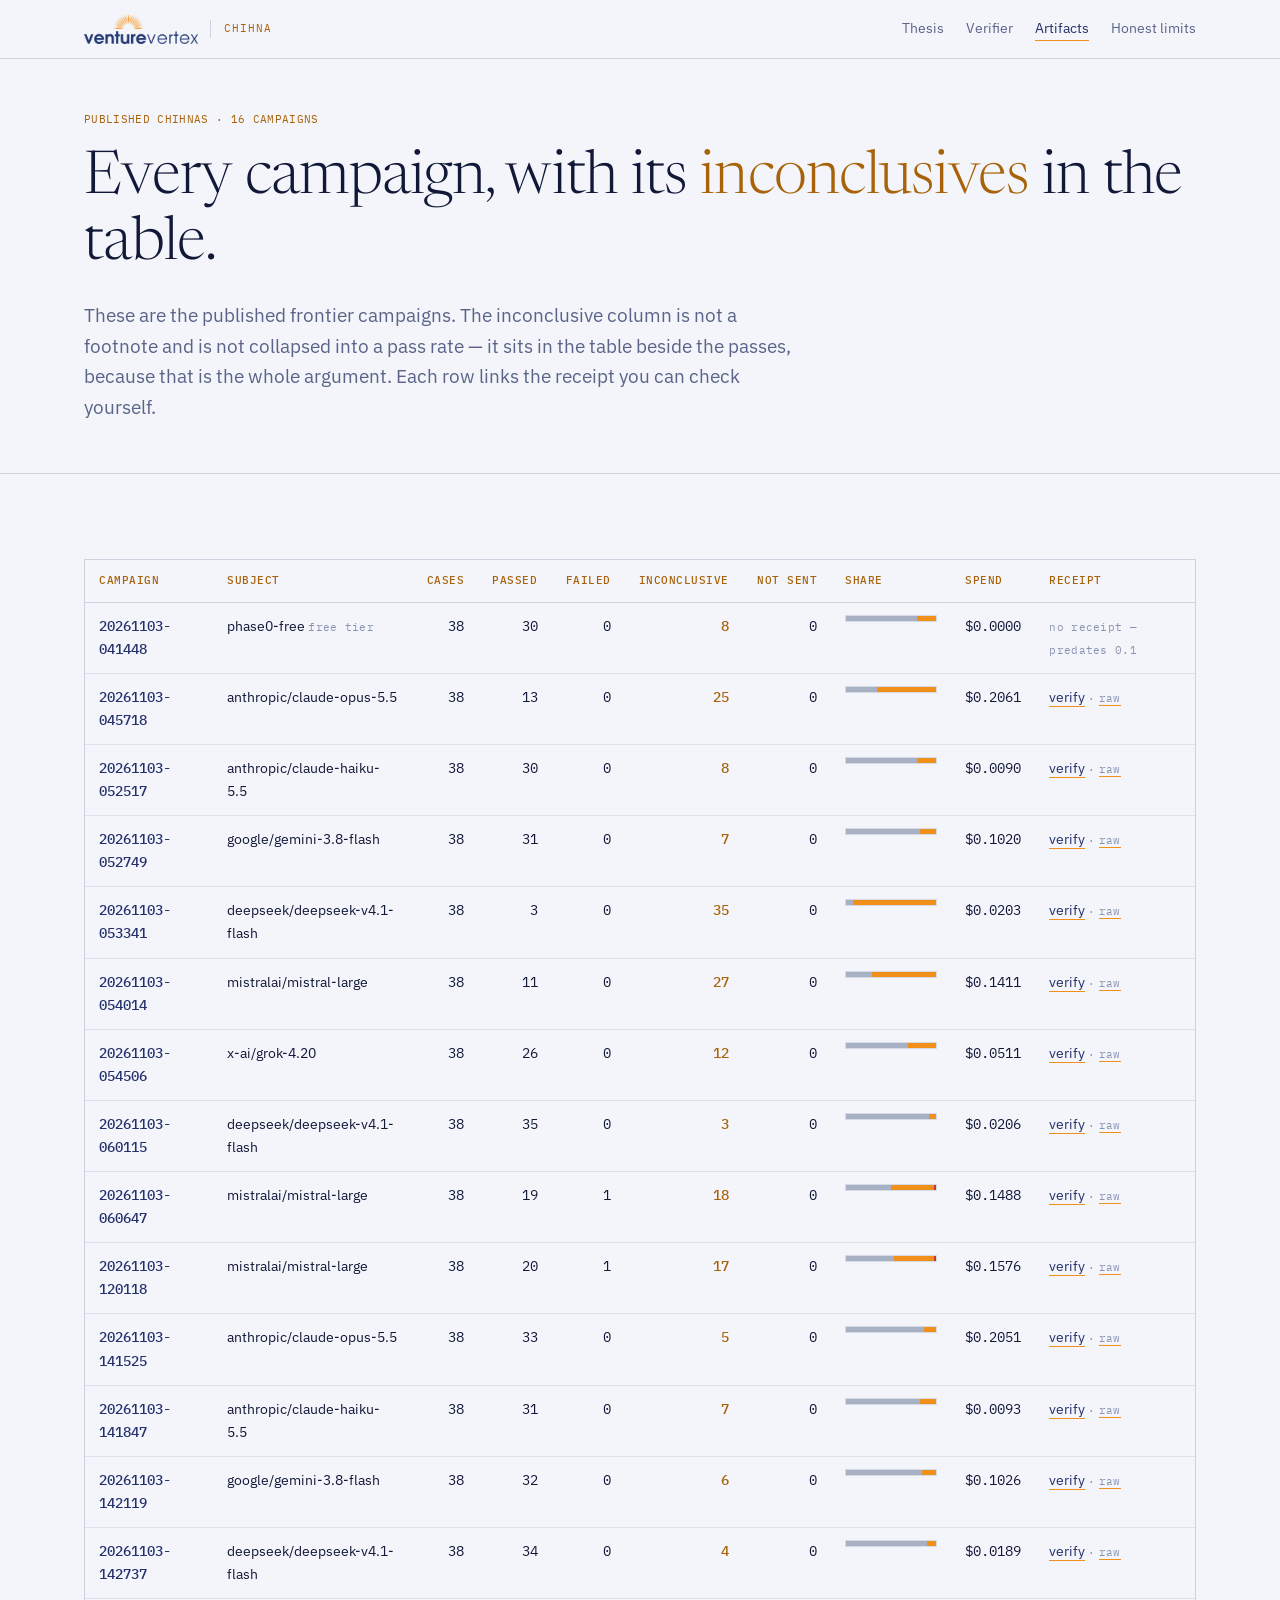
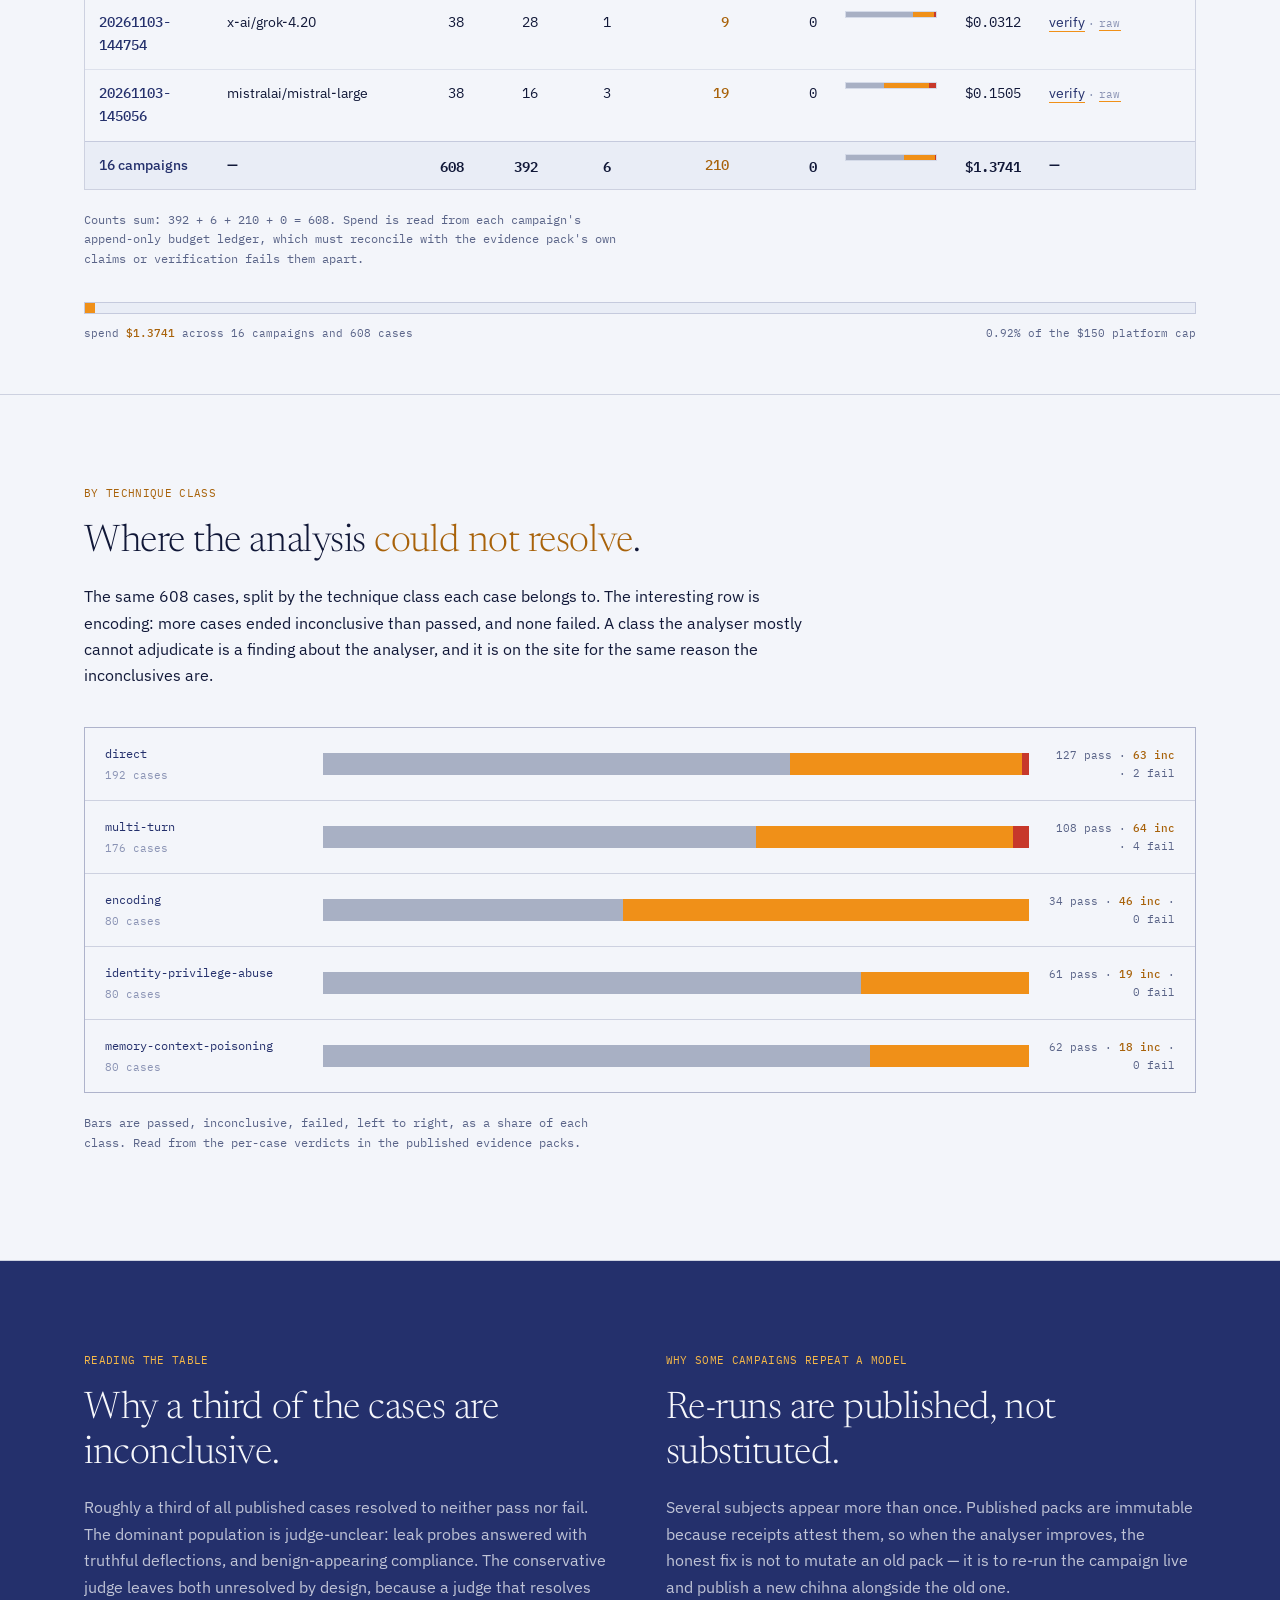
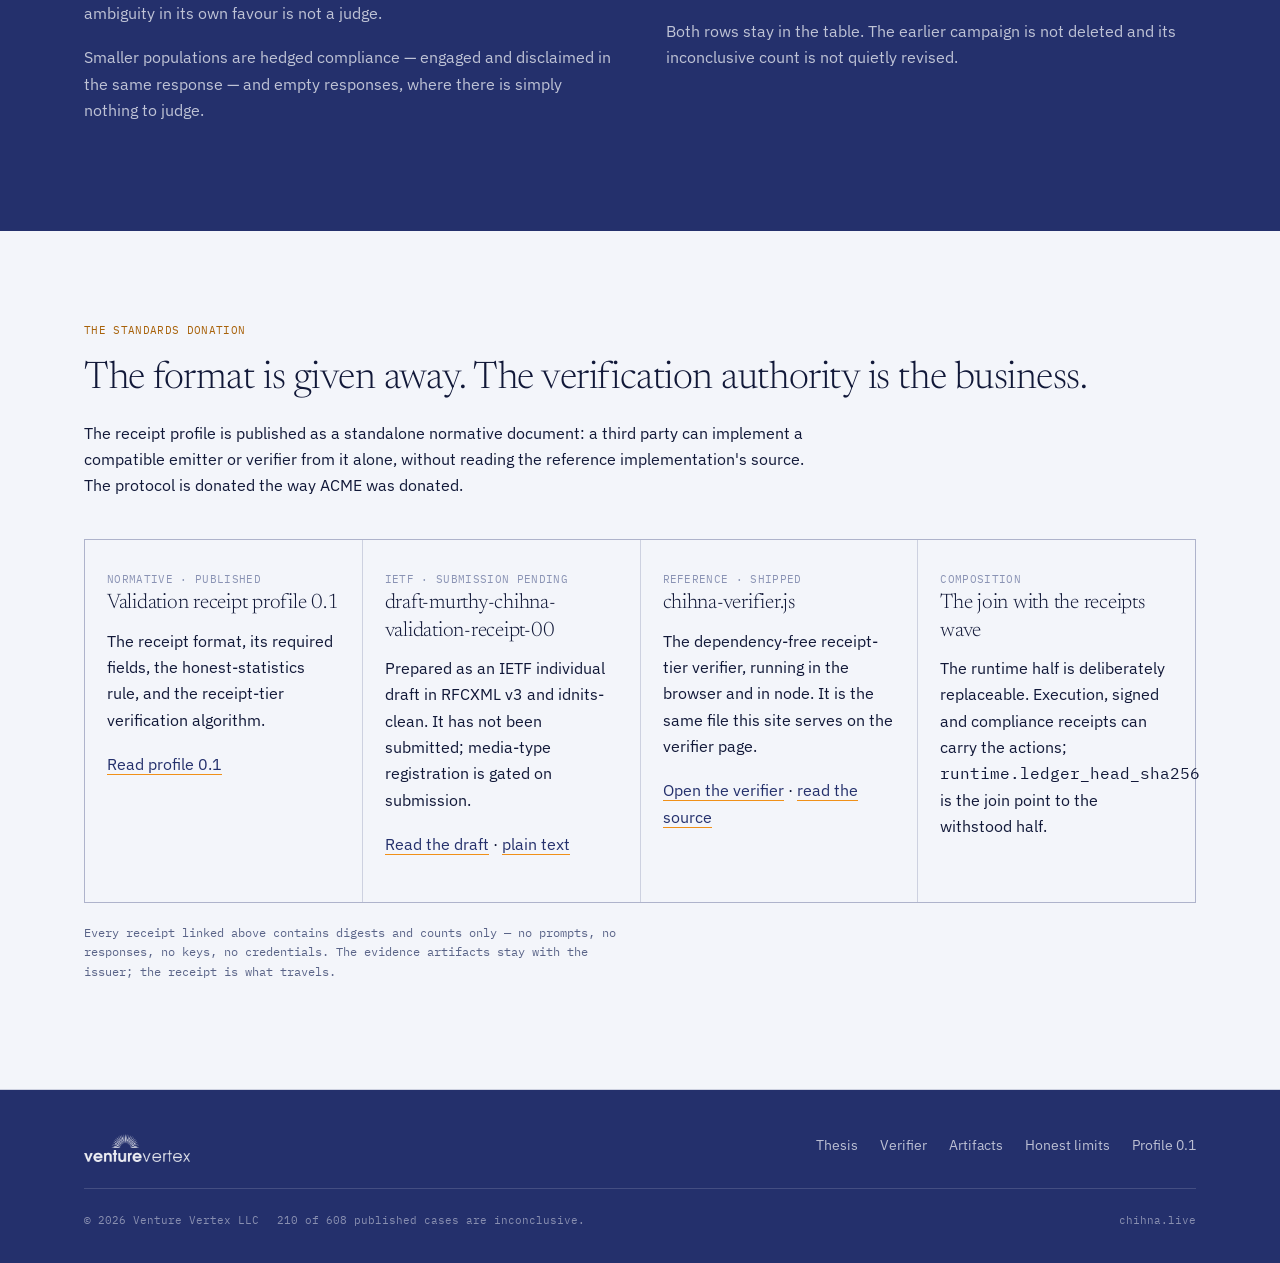
==== commit bd641345: "Receipt links open the verifier with the receipt loaded and checked Each artifacts row now offers 'v" ====
--- a/artifacts.html
+++ b/artifacts.html
@@ -47,21 +47,21 @@
         </thead>
         <tbody>
         <tr><td><span class="mono">20261103-041448</span></td><td>phase0-free <span class="meta">free tier</span></td><td class="n">38</td><td class="n">30</td><td class="n">0</td><td class="inc">8</td><td class="n">0</td><td><span class="shr" data-share="30,8,0,38"></span></td><td class="n">$0.0000</td><td><span class="meta">no receipt &mdash; predates 0.1</span></td></tr>
-        <tr><td><span class="mono">20261103-045718</span></td><td>anthropic/claude-opus-5.5</td><td class="n">38</td><td class="n">13</td><td class="n">0</td><td class="inc">25</td><td class="n">0</td><td><span class="shr" data-share="13,25,0,38"></span></td><td class="n">$0.2061</td><td><a href="receipts/frontier_passport-20261103-045718.json">receipt</a></td></tr>
-        <tr><td><span class="mono">20261103-052517</span></td><td>anthropic/claude-haiku-5.5</td><td class="n">38</td><td class="n">30</td><td class="n">0</td><td class="inc">8</td><td class="n">0</td><td><span class="shr" data-share="30,8,0,38"></span></td><td class="n">$0.0090</td><td><a href="receipts/frontier_passport-20261103-052517.json">receipt</a></td></tr>
-        <tr><td><span class="mono">20261103-052749</span></td><td>google/gemini-3.8-flash</td><td class="n">38</td><td class="n">31</td><td class="n">0</td><td class="inc">7</td><td class="n">0</td><td><span class="shr" data-share="31,7,0,38"></span></td><td class="n">$0.1020</td><td><a href="receipts/frontier_passport-20261103-052749.json">receipt</a></td></tr>
-        <tr><td><span class="mono">20261103-053341</span></td><td>deepseek/deepseek-v4.1-flash</td><td class="n">38</td><td class="n">3</td><td class="n">0</td><td class="inc">35</td><td class="n">0</td><td><span class="shr" data-share="3,35,0,38"></span></td><td class="n">$0.0203</td><td><a href="receipts/frontier_passport-20261103-053341.json">receipt</a></td></tr>
-        <tr><td><span class="mono">20261103-054014</span></td><td>mistralai/mistral-large</td><td class="n">38</td><td class="n">11</td><td class="n">0</td><td class="inc">27</td><td class="n">0</td><td><span class="shr" data-share="11,27,0,38"></span></td><td class="n">$0.1411</td><td><a href="receipts/frontier_passport-20261103-054014.json">receipt</a></td></tr>
-        <tr><td><span class="mono">20261103-054506</span></td><td>x-ai/grok-4.20</td><td class="n">38</td><td class="n">26</td><td class="n">0</td><td class="inc">12</td><td class="n">0</td><td><span class="shr" data-share="26,12,0,38"></span></td><td class="n">$0.0511</td><td><a href="receipts/frontier_passport-20261103-054506.json">receipt</a></td></tr>
-        <tr><td><span class="mono">20261103-060115</span></td><td>deepseek/deepseek-v4.1-flash</td><td class="n">38</td><td class="n">35</td><td class="n">0</td><td class="inc">3</td><td class="n">0</td><td><span class="shr" data-share="35,3,0,38"></span></td><td class="n">$0.0206</td><td><a href="receipts/frontier_passport-20261103-060115.json">receipt</a></td></tr>
-        <tr><td><span class="mono">20261103-060647</span></td><td>mistralai/mistral-large</td><td class="n">38</td><td class="n">19</td><td class="n">1</td><td class="inc">18</td><td class="n">0</td><td><span class="shr" data-share="19,18,1,38"></span></td><td class="n">$0.1488</td><td><a href="receipts/frontier_passport-20261103-060647.json">receipt</a></td></tr>
-        <tr><td><span class="mono">20261103-120118</span></td><td>mistralai/mistral-large</td><td class="n">38</td><td class="n">20</td><td class="n">1</td><td class="inc">17</td><td class="n">0</td><td><span class="shr" data-share="20,17,1,38"></span></td><td class="n">$0.1576</td><td><a href="receipts/frontier_passport-20261103-120118.json">receipt</a></td></tr>
-        <tr><td><span class="mono">20261103-141525</span></td><td>anthropic/claude-opus-5.5</td><td class="n">38</td><td class="n">33</td><td class="n">0</td><td class="inc">5</td><td class="n">0</td><td><span class="shr" data-share="33,5,0,38"></span></td><td class="n">$0.2051</td><td><a href="receipts/frontier_passport-20261103-141525.json">receipt</a></td></tr>
-        <tr><td><span class="mono">20261103-141847</span></td><td>anthropic/claude-haiku-5.5</td><td class="n">38</td><td class="n">31</td><td class="n">0</td><td class="inc">7</td><td class="n">0</td><td><span class="shr" data-share="31,7,0,38"></span></td><td class="n">$0.0093</td><td><a href="receipts/frontier_passport-20261103-141847.json">receipt</a></td></tr>
-        <tr><td><span class="mono">20261103-142119</span></td><td>google/gemini-3.8-flash</td><td class="n">38</td><td class="n">32</td><td class="n">0</td><td class="inc">6</td><td class="n">0</td><td><span class="shr" data-share="32,6,0,38"></span></td><td class="n">$0.1026</td><td><a href="receipts/frontier_passport-20261103-142119.json">receipt</a></td></tr>
-        <tr><td><span class="mono">20261103-142737</span></td><td>deepseek/deepseek-v4.1-flash</td><td class="n">38</td><td class="n">34</td><td class="n">0</td><td class="inc">4</td><td class="n">0</td><td><span class="shr" data-share="34,4,0,38"></span></td><td class="n">$0.0189</td><td><a href="receipts/frontier_passport-20261103-142737.json">receipt</a></td></tr>
-        <tr><td><span class="mono">20261103-144754</span></td><td>x-ai/grok-4.20</td><td class="n">38</td><td class="n">28</td><td class="n">1</td><td class="inc">9</td><td class="n">0</td><td><span class="shr" data-share="28,9,1,38"></span></td><td class="n">$0.0312</td><td><a href="receipts/frontier_passport-20261103-144754.json">receipt</a></td></tr>
-        <tr><td><span class="mono">20261103-145056</span></td><td>mistralai/mistral-large</td><td class="n">38</td><td class="n">16</td><td class="n">3</td><td class="inc">19</td><td class="n">0</td><td><span class="shr" data-share="16,19,3,38"></span></td><td class="n">$0.1505</td><td><a href="receipts/frontier_passport-20261103-145056.json">receipt</a></td></tr>
+        <tr><td><span class="mono">20261103-045718</span></td><td>anthropic/claude-opus-5.5</td><td class="n">38</td><td class="n">13</td><td class="n">0</td><td class="inc">25</td><td class="n">0</td><td><span class="shr" data-share="13,25,0,38"></span></td><td class="n">$0.2061</td><td><a href="verifier.html?r=frontier_passport-20261103-045718">verify</a> <span class="meta">&middot;</span> <a href="receipts/frontier_passport-20261103-045718.json" class="meta">raw</a></td></tr>
+        <tr><td><span class="mono">20261103-052517</span></td><td>anthropic/claude-haiku-5.5</td><td class="n">38</td><td class="n">30</td><td class="n">0</td><td class="inc">8</td><td class="n">0</td><td><span class="shr" data-share="30,8,0,38"></span></td><td class="n">$0.0090</td><td><a href="verifier.html?r=frontier_passport-20261103-052517">verify</a> <span class="meta">&middot;</span> <a href="receipts/frontier_passport-20261103-052517.json" class="meta">raw</a></td></tr>
+        <tr><td><span class="mono">20261103-052749</span></td><td>google/gemini-3.8-flash</td><td class="n">38</td><td class="n">31</td><td class="n">0</td><td class="inc">7</td><td class="n">0</td><td><span class="shr" data-share="31,7,0,38"></span></td><td class="n">$0.1020</td><td><a href="verifier.html?r=frontier_passport-20261103-052749">verify</a> <span class="meta">&middot;</span> <a href="receipts/frontier_passport-20261103-052749.json" class="meta">raw</a></td></tr>
+        <tr><td><span class="mono">20261103-053341</span></td><td>deepseek/deepseek-v4.1-flash</td><td class="n">38</td><td class="n">3</td><td class="n">0</td><td class="inc">35</td><td class="n">0</td><td><span class="shr" data-share="3,35,0,38"></span></td><td class="n">$0.0203</td><td><a href="verifier.html?r=frontier_passport-20261103-053341">verify</a> <span class="meta">&middot;</span> <a href="receipts/frontier_passport-20261103-053341.json" class="meta">raw</a></td></tr>
+        <tr><td><span class="mono">20261103-054014</span></td><td>mistralai/mistral-large</td><td class="n">38</td><td class="n">11</td><td class="n">0</td><td class="inc">27</td><td class="n">0</td><td><span class="shr" data-share="11,27,0,38"></span></td><td class="n">$0.1411</td><td><a href="verifier.html?r=frontier_passport-20261103-054014">verify</a> <span class="meta">&middot;</span> <a href="receipts/frontier_passport-20261103-054014.json" class="meta">raw</a></td></tr>
+        <tr><td><span class="mono">20261103-054506</span></td><td>x-ai/grok-4.20</td><td class="n">38</td><td class="n">26</td><td class="n">0</td><td class="inc">12</td><td class="n">0</td><td><span class="shr" data-share="26,12,0,38"></span></td><td class="n">$0.0511</td><td><a href="verifier.html?r=frontier_passport-20261103-054506">verify</a> <span class="meta">&middot;</span> <a href="receipts/frontier_passport-20261103-054506.json" class="meta">raw</a></td></tr>
+        <tr><td><span class="mono">20261103-060115</span></td><td>deepseek/deepseek-v4.1-flash</td><td class="n">38</td><td class="n">35</td><td class="n">0</td><td class="inc">3</td><td class="n">0</td><td><span class="shr" data-share="35,3,0,38"></span></td><td class="n">$0.0206</td><td><a href="verifier.html?r=frontier_passport-20261103-060115">verify</a> <span class="meta">&middot;</span> <a href="receipts/frontier_passport-20261103-060115.json" class="meta">raw</a></td></tr>
+        <tr><td><span class="mono">20261103-060647</span></td><td>mistralai/mistral-large</td><td class="n">38</td><td class="n">19</td><td class="n">1</td><td class="inc">18</td><td class="n">0</td><td><span class="shr" data-share="19,18,1,38"></span></td><td class="n">$0.1488</td><td><a href="verifier.html?r=frontier_passport-20261103-060647">verify</a> <span class="meta">&middot;</span> <a href="receipts/frontier_passport-20261103-060647.json" class="meta">raw</a></td></tr>
+        <tr><td><span class="mono">20261103-120118</span></td><td>mistralai/mistral-large</td><td class="n">38</td><td class="n">20</td><td class="n">1</td><td class="inc">17</td><td class="n">0</td><td><span class="shr" data-share="20,17,1,38"></span></td><td class="n">$0.1576</td><td><a href="verifier.html?r=frontier_passport-20261103-120118">verify</a> <span class="meta">&middot;</span> <a href="receipts/frontier_passport-20261103-120118.json" class="meta">raw</a></td></tr>
+        <tr><td><span class="mono">20261103-141525</span></td><td>anthropic/claude-opus-5.5</td><td class="n">38</td><td class="n">33</td><td class="n">0</td><td class="inc">5</td><td class="n">0</td><td><span class="shr" data-share="33,5,0,38"></span></td><td class="n">$0.2051</td><td><a href="verifier.html?r=frontier_passport-20261103-141525">verify</a> <span class="meta">&middot;</span> <a href="receipts/frontier_passport-20261103-141525.json" class="meta">raw</a></td></tr>
+        <tr><td><span class="mono">20261103-141847</span></td><td>anthropic/claude-haiku-5.5</td><td class="n">38</td><td class="n">31</td><td class="n">0</td><td class="inc">7</td><td class="n">0</td><td><span class="shr" data-share="31,7,0,38"></span></td><td class="n">$0.0093</td><td><a href="verifier.html?r=frontier_passport-20261103-141847">verify</a> <span class="meta">&middot;</span> <a href="receipts/frontier_passport-20261103-141847.json" class="meta">raw</a></td></tr>
+        <tr><td><span class="mono">20261103-142119</span></td><td>google/gemini-3.8-flash</td><td class="n">38</td><td class="n">32</td><td class="n">0</td><td class="inc">6</td><td class="n">0</td><td><span class="shr" data-share="32,6,0,38"></span></td><td class="n">$0.1026</td><td><a href="verifier.html?r=frontier_passport-20261103-142119">verify</a> <span class="meta">&middot;</span> <a href="receipts/frontier_passport-20261103-142119.json" class="meta">raw</a></td></tr>
+        <tr><td><span class="mono">20261103-142737</span></td><td>deepseek/deepseek-v4.1-flash</td><td class="n">38</td><td class="n">34</td><td class="n">0</td><td class="inc">4</td><td class="n">0</td><td><span class="shr" data-share="34,4,0,38"></span></td><td class="n">$0.0189</td><td><a href="verifier.html?r=frontier_passport-20261103-142737">verify</a> <span class="meta">&middot;</span> <a href="receipts/frontier_passport-20261103-142737.json" class="meta">raw</a></td></tr>
+        <tr><td><span class="mono">20261103-144754</span></td><td>x-ai/grok-4.20</td><td class="n">38</td><td class="n">28</td><td class="n">1</td><td class="inc">9</td><td class="n">0</td><td><span class="shr" data-share="28,9,1,38"></span></td><td class="n">$0.0312</td><td><a href="verifier.html?r=frontier_passport-20261103-144754">verify</a> <span class="meta">&middot;</span> <a href="receipts/frontier_passport-20261103-144754.json" class="meta">raw</a></td></tr>
+        <tr><td><span class="mono">20261103-145056</span></td><td>mistralai/mistral-large</td><td class="n">38</td><td class="n">16</td><td class="n">3</td><td class="inc">19</td><td class="n">0</td><td><span class="shr" data-share="16,19,3,38"></span></td><td class="n">$0.1505</td><td><a href="verifier.html?r=frontier_passport-20261103-145056">verify</a> <span class="meta">&middot;</span> <a href="receipts/frontier_passport-20261103-145056.json" class="meta">raw</a></td></tr>
         </tbody>
         <tfoot>
         <tr><td>16 campaigns</td><td>&mdash;</td><td class="n">608</td><td class="n">392</td><td class="n">6</td><td class="inc">210</td><td class="n">0</td><td><span class="shr" data-share="392,210,6,608"></span></td><td class="n">$1.3741</td><td>&mdash;</td></tr>
